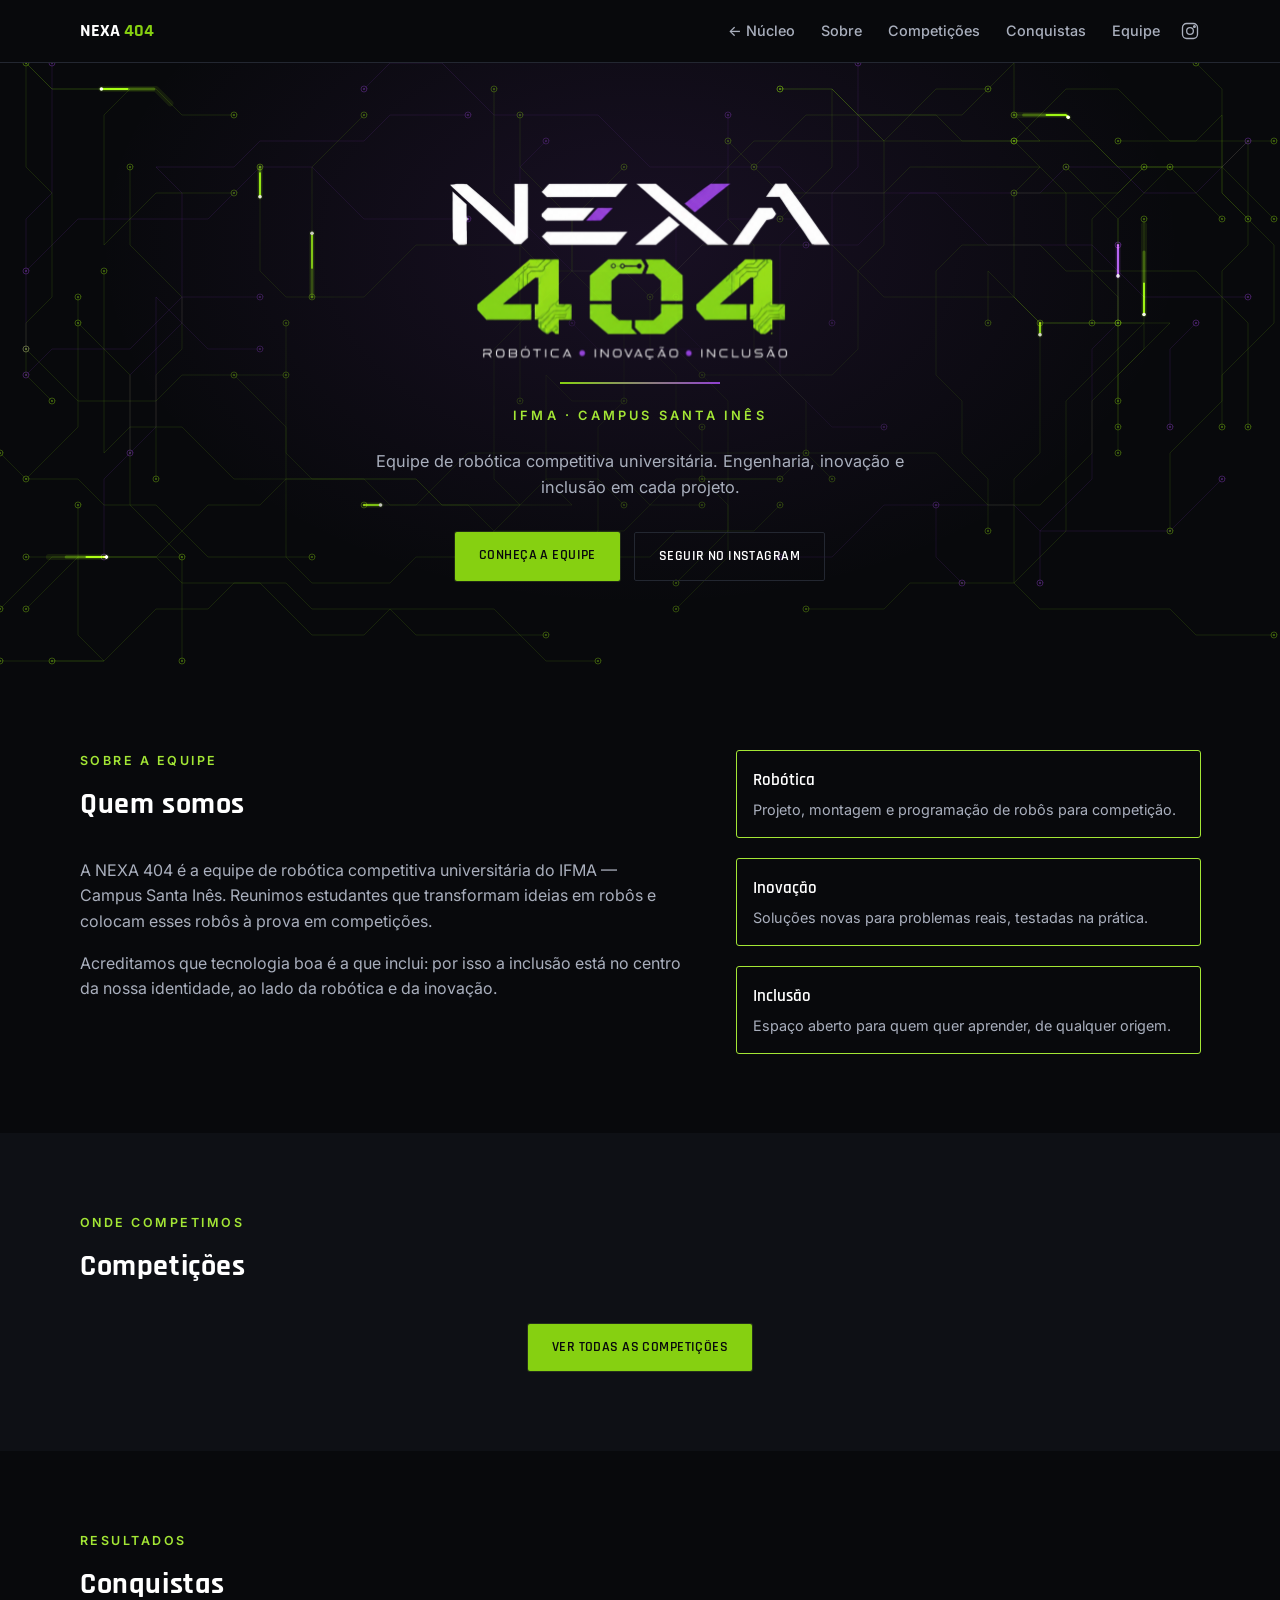
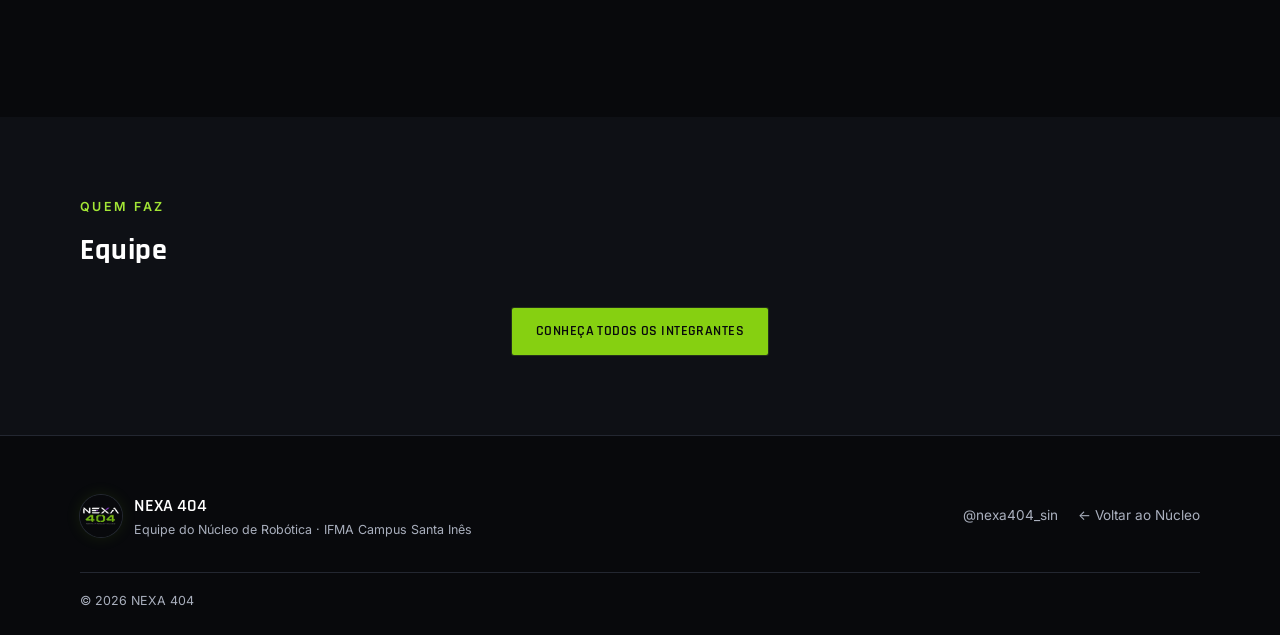
==== equipes/nexa/index.html @ 2184bdcb "initial" ====
<!DOCTYPE html>
<html lang="pt-BR">
<head>
  <meta charset="UTF-8">
  <meta name="viewport" content="width=device-width, initial-scale=1">
  <meta name="description" content="NEXA 404: equipe de robótica competitiva universitária do IFMA, Campus Santa Inês. Robótica, inovação e inclusão.">
  <title>NEXA 404, IFMA Campus Santa Inês</title>
  <link rel="icon" href="../../assets/nexa/favicon.png">

  <link rel="preconnect" href="https://fonts.googleapis.com">
  <link rel="preconnect" href="https://fonts.gstatic.com" crossorigin>
  <link href="https://fonts.googleapis.com/css2?family=Inter:wght@400;500&family=Rajdhani:wght@500;600;700&display=swap" rel="stylesheet">

  <link rel="stylesheet" href="../../styles/base.css">
  <link rel="stylesheet" href="nexa.css">
</head>
<body data-team="nexa" data-root="../../">

  <header class="site-header" id="top">
    <div class="wrap header-inner">

      <a class="brand" href="#top" aria-label="NEXA 404 — início">
        <span>NEXA <b>404</b></span>
      </a>

      <nav class="main-nav" id="main-nav" aria-label="Navegação principal">
        <a href="../../index.html">← Núcleo</a>
        <a href="#sobre">Sobre</a>
        <a href="#competicoes">Competições</a>
        <a href="#conquistas">Conquistas</a>
        <a href="#equipe">Equipe</a>
      </nav>

      <div class="header-actions">
        <a class="nav-social" href="https://www.instagram.com/nexa404_sin/" target="_blank" rel="noopener noreferrer" aria-label="Instagram da NEXA 404">
          <svg width="20" height="20" viewBox="0 0 24 24" fill="none" stroke="currentColor" stroke-width="1.6" aria-hidden="true">
            <rect x="3" y="3" width="18" height="18" rx="5"/><circle cx="12" cy="12" r="4"/><circle cx="17.3" cy="6.7" r="1"/>
          </svg>
        </a>
        <button class="nav-toggle" id="nav-toggle" type="button" aria-label="Abrir menu" aria-controls="main-nav" aria-expanded="false">
          <span></span><span></span><span></span>
        </button>
      </div>

    </div>
  </header>


  <main>

    <section class="hero">
      <canvas class="nx-circuit" id="nx-circuit" aria-hidden="true"></canvas>
      <div class="wrap hero-inner">
        <img class="nx-logo rise" src="../../assets/nexa/logo.png" alt="NEXA 404 — Robótica, Inovação, Inclusão">
        <div class="nx-line" aria-hidden="true"></div>
        <p class="tag rise" style="--d:.15s">IFMA · Campus Santa Inês</p>
        <p class="lede rise" style="--d:.25s">
          Equipe de robótica competitiva universitária. Engenharia, inovação e
          inclusão em cada projeto.
        </p>
        <div class="hero-ctas rise" style="--d:.35s">
          <a class="btn btn-primary" href="#sobre">Conheça a equipe</a>
          <a class="btn btn-ghost" href="https://www.instagram.com/nexa404_sin/" target="_blank" rel="noopener noreferrer">Seguir no Instagram</a>
        </div>
      </div>
    </section>


    <section id="sobre" class="section">
      <div class="wrap about-grid">

        <div class="about-text">
          <p class="eyebrow">Sobre a equipe</p>
          <h2>Quem somos</h2>
          <p>
            A NEXA 404 é a equipe de robótica competitiva universitária do IFMA —
            Campus Santa Inês. Reunimos estudantes que transformam ideias em
            robôs e colocam esses robôs à prova em competições.
          </p>
          <p>
            Acreditamos que tecnologia boa é a que inclui: por isso a inclusão
            está no centro da nossa identidade, ao lado da robótica e da inovação.
          </p>
        </div>

        <dl class="pillars">
          <div class="pillar"><dt>Robótica</dt><dd>Projeto, montagem e programação de robôs para competição.</dd></div>
          <div class="pillar"><dt>Inovação</dt><dd>Soluções novas para problemas reais, testadas na prática.</dd></div>
          <div class="pillar"><dt>Inclusão</dt><dd>Espaço aberto para quem quer aprender, de qualquer origem.</dd></div>
        </dl>

      </div>
    </section>


    <section id="competicoes" class="section section-alt">
      <div class="wrap">
        <p class="eyebrow">Onde competimos</p>
        <h2>Competições</h2>

        <div data-list="competitions"></div>
        <div class="section-cta"><a class="btn btn-primary" href="../../competicoes.html?equipe=nexa">Ver todas as competições</a></div>
      </div>
    </section>


    <section id="conquistas" class="section">
      <div class="wrap">
        <p class="eyebrow">Resultados</p>
        <h2>Conquistas</h2>

        <div data-list="achievements"></div>
      </div>
    </section>


    <section id="equipe" class="section section-alt">
      <div class="wrap">
        <p class="eyebrow">Quem faz</p>
        <h2>Equipe</h2>

        <div data-list="members"></div>
        <div class="section-cta"><a class="btn btn-primary" href="../../integrantes.html?equipe=nexa">Conheça todos os integrantes</a></div>
      </div>
    </section>

  </main>


  <footer id="contato" class="site-footer">
    <div class="wrap footer-simple">
      <div class="footer-brand">
        <div>
          <strong>NEXA 404</strong>
          <span>Equipe do Núcleo de Robótica · IFMA Campus Santa Inês</span>
        </div>
        <img src="../../assets/nexa/favicon.png" alt="" width="42" height="42">
      </div>
      <div class="footer-links">
        <a href="https://www.instagram.com/nexa404_sin/" target="_blank" rel="noopener noreferrer">@nexa404_sin</a>
        <a href="../../index.html#equipes">← Voltar ao Núcleo</a>
      </div>
    </div>
    <div class="wrap footer-bottom">
      <span>© <span id="year"></span> NEXA 404</span>
    </div>
  </footer>

  <script src="../../data/data.js"></script>
  <script src="../../javascript/widgets.js"></script>
  <script src="../../javascript/render.js"></script>
  <script src="../../javascript/common.js"></script>
  <script src="../../javascript/circuit.js"></script>
  <script src="../../javascript/carousel.js"></script>
</body>
</html>
---- styles/base.css ----
/* =========================================================
   VARIÁVEIS
   ========================================================= */

:root {
  --r: 2px;   /* raio único das bordas (cantos quase retos) */
}



/* =========================================================
   RESET / BASE
   ========================================================= */

* {
  box-sizing: border-box;
}

html {
  scroll-behavior: smooth;
  scroll-padding-top: 80px;
}

body {
  margin: 0;

  background: var(--bg);
  color: var(--ink);

  font-family: 'Inter', sans-serif;
  line-height: 1.6;
}

h1,
h2,
h3 {
  margin: 0;

  font-family: 'Rajdhani', sans-serif;
  letter-spacing: 0.02em;
}

p {
  margin: 0 0 1em;

  color: var(--muted);
}

a {
  color: var(--accent);

  text-decoration: none;
}

img {
  display: block;
  max-width: 100%;
}

button,
a {
  -webkit-tap-highlight-color: transparent;
}


/* =========================================================
   ACESSIBILIDADE
   ========================================================= */

:focus-visible {
  outline: 2px solid var(--accent-2);
  outline-offset: 4px;
}


/* =========================================================
   LAYOUT / UTILITIES
   ========================================================= */

.wrap {
  width: min(100% - 48px, var(--max));

  margin-inline: auto;
}

.eyebrow {
  margin: 0 0 10px;

  color: var(--accent-2);

  font-size: 0.78rem;
  font-weight: 600;
  letter-spacing: 0.2em;

  text-transform: uppercase;
}


/* =========================================================
   HEADER
   ========================================================= */

.site-header {
  position: sticky;
  top: 0;
  z-index: 50;

  background: var(--bg);

  border-bottom: 1px solid var(--line);

  backdrop-filter: blur(8px);
  -webkit-backdrop-filter: blur(8px);
}

.header-inner {
  display: flex;
  align-items: center;
  justify-content: space-between;

  min-height: 62px;

  gap: 20px;
}

.brand {
  display: flex;
  align-items: center;

  gap: 10px;

  color: var(--ink);

  font-family: 'Rajdhani', sans-serif;
  font-size: 1.1rem;
  font-weight: 700;
}

.brand img {
  width: 32px;
  height: 32px;

  border-radius: 50%;
}

.main-nav {
  display: flex;

  gap: 26px;

  margin-left: auto;
}

.main-nav a {
  color: var(--muted);

  font-size: 0.9rem;
  font-weight: 500;

  transition: color 0.2s ease;
}

.main-nav a:hover {
  color: var(--ink);
}

.header-actions {
  display: flex;
  align-items: center;

  gap: 16px;
}

.nav-social {
  display: flex;

  color: var(--muted);

  transition: color 0.2s ease;
}

.nav-social:hover {
  color: var(--accent-2);
}

.nav-toggle {
  display: none;
  flex-direction: column;

  gap: 5px;

  padding: 6px;

  background: none;
  border: 0;

  cursor: pointer;
}

.nav-toggle span {
  display: block;

  width: 22px;
  height: 2px;

  background: var(--ink);

  transition:
    transform 0.2s ease,
    opacity 0.2s ease;
}


/* =========================================================
   BOTÕES
   ========================================================= */

.btn {
  display: inline-block;

  padding: 12px 24px;

  border-radius: var(--r);

  font-family: 'Rajdhani', sans-serif;
  font-size: 0.9rem;
  font-weight: 600;
  letter-spacing: 0.03em;

  text-transform: uppercase;

  transition:
    background-color 0.2s ease,
    border-color 0.2s ease,
    color 0.2s ease,
    box-shadow 0.2s ease;
}

.btn-primary {
  background: var(--accent);

  color: var(--on-accent);

  box-shadow:
    0 0 0 1px rgba(var(--accent-2-rgb), 0.15);
}

.btn-primary:hover {
  background: var(--accent-2);

  color: var(--on-accent);

  box-shadow:
    0 0 20px rgba(var(--accent-rgb), 0.22);
}

.btn-ghost {
  border: 1px solid var(--line);

  color: var(--ink);
}

.btn-ghost:hover {
  border-color: var(--accent);

  color: var(--accent-2);
}


/* =========================================================
   HERO
   ========================================================= */

.hero {
  position: relative;

  overflow: hidden;

  padding: 120px 0 90px;

  background:
    radial-gradient(
      ellipse at center,
      rgba(var(--accent-rgb), 0.12) 0%,
      rgba(var(--bg-rgb), 0) 62%
    );

  text-align: center;
}

.hero-inner {
  position: relative;
  z-index: 1;
}


/* ---------- campo de estrelas ---------- */

.starfield {
  position: absolute;
  inset: 0;

  overflow: hidden;

  pointer-events: none;
  user-select: none;
}

.star {
  position: absolute;

  display: block;

  background: var(--star, #FFFFFF);
  border-radius: 50%;

  opacity: var(--opacity);

  animation:
    twinkle var(--twinkle-duration, 4s)
    ease-in-out var(--twinkle-delay, 0s)
    infinite alternate;
}

.star.moving {
  will-change: transform;

  animation:
    twinkle var(--twinkle-duration, 4s)
    ease-in-out var(--twinkle-delay, 0s)
    infinite alternate,
    drift var(--drift-duration, 20s)
    ease-in-out var(--drift-delay, 0s)
    infinite alternate;
}

@keyframes twinkle {
  0% {
    opacity: var(--opacity-min);
  }

  50% {
    opacity: var(--opacity);
  }

  100% {
    opacity: var(--opacity-max);
  }
}

@keyframes drift {
  from {
    transform: translate(
      var(--drift-x-start),
      var(--drift-y-start)
    );
  }

  to {
    transform: translate(
      var(--drift-x-end),
      var(--drift-y-end)
    );
  }
}


/* ---------- conteúdo ---------- */

.hero-badge {
  width: 96px;
  height: 96px;

  margin: 0 auto 22px;




}

.hero .tag {
  margin-bottom: 14px;

  color: var(--accent-2);

  font-size: 0.8rem;
  font-weight: 600;
  letter-spacing: 0.25em;

  text-transform: uppercase;
}

.hero h1 {
  font-size: clamp(2.6rem, 6vw, 4.4rem);
  font-weight: 700;

  text-transform: uppercase;
}

.hero h1 span {
  color: var(--accent-2);
}

.hero .motto {
  margin: 10px 0 0;

  color: var(--muted);

  font-family: 'Rajdhani', sans-serif;
  font-size: 1.1rem;
  font-style: italic;
  letter-spacing: 0.08em;
}

.hero .lede {
  max-width: 540px;

  margin: 22px auto 0;

  font-size: 1.02rem;
}

.hero-ctas {
  display: flex;
  justify-content: center;
  flex-wrap: wrap;

  gap: 14px;

  margin-top: 32px;
}


/* =========================================================
   SEÇÕES
   ========================================================= */

.section {
  padding: 80px 0;
}

.section-alt {
  background: var(--bg-2);
}

.section h2 {
  margin-bottom: 28px;

  color: var(--ink);

  font-size: 1.9rem;
}

.section-note {
  margin-top: -14px;
  margin-bottom: 30px;

  font-size: 0.9rem;
}


/* =========================================================
   SOBRE
   ========================================================= */

.about-grid {
  display: grid;

  grid-template-columns: 1.3fr 1fr;

  gap: 56px;

  align-items: start;
}

.pillars {
  display: flex;
  flex-direction: column;

  gap: 22px;

  margin: 0;
  padding: 0;
}

.pillar {
  padding: 16px;
  padding-inline: 16px;
  outline-style: solid;
  outline-color: var(--accent-2);
  outline-width: 1px;
  border-radius: var(--r);
  transition: padding-inline .2s, outline-style .2s;
}
.pillar:hover {
  
  padding-inline: 20px;
  outline-style: dashed;
}

.pillar dt {
  margin-bottom: 4px;

  color: var(--ink);

  font-family: 'Rajdhani', sans-serif;
  font-size: 1.05rem;
  font-weight: 600;
}

.pillar dd {
  margin: 0;

  color: var(--muted);

  font-size: 0.9rem;
}


/* =========================================================
   ÁREAS
   ========================================================= */

.areas-block {
  margin-top: 64px;
}

.area-grid {
  display: grid;

  grid-template-columns: repeat(4, 1fr);

  gap: 18px;
}

.area-card {
  padding: 24px 20px;

  background: var(--bg-3);

  border: 1px solid var(--line);
  border-radius: var(--r);

  transition:
    border-color 0.2s ease,
    background-color 0.2s ease,
    transform 0.2s ease;
}

.area-card:hover {
  background: var(--card-hover);

  border-color: var(--accent-dim);

  transform: translateY(-2px);
}
.area-image {
  display: block;
  width: 64px;
  height: 64px;
  margin-bottom: 16px;
  object-fit: contain;
}

.area-card h3 {
  margin-bottom: 8px;
  color: var(--ink);
  font-size: 1.05rem;
}

.area-card p {
  margin: 0;
  font-size: .85rem;
}
.area-card img{
  
  filter: brightness(0) invert(1);
  width: 40px;
  transition: transform .2s;
}
.area-card:hover img{
  transform: rotate(20deg);
}
/* =========================================================
   COMPETIÇÕES
   ========================================================= */

.comp-slider {
  display: block;                   /* empilha: carrossel, depois bolinhas */
}

.comp-carousel {
  position: relative;
  display: flex;
  align-items: center;
  gap: 12px;
}

.comp-track {
  display: flex;
  gap: 18px;
  flex: 1;
  min-width: 0;

  overflow-x: auto;
  scrollbar-width: none;            /* Firefox */
  -webkit-overflow-scrolling: touch;

  cursor: grab;
  padding: 10px 2px 14px;           /* espaço para o card subir no hover */
}

.comp-track::-webkit-scrollbar {
  display: none;
}

.comp-track.dragging {
  cursor: grabbing;
  scroll-behavior: auto;
  user-select: none;
}

.comp-track.dragging * {
  pointer-events: none;
}


/* ---------- cards ---------- */

.comp-card {
  position: relative;
  overflow: hidden;

  flex: 0 0 min(340px, 80%);

  padding: 26px;

  background: var(--bg-3);
  border: 1px solid var(--line);
  border-radius: var(--r);

  transition:
    border-color 0.25s ease,
    background-color 0.25s ease,
    transform 0.25s ease,
    box-shadow 0.25s ease;
}

/* linha de destaque que cresce no hover */
.comp-card::before {
  content: '';
  position: absolute;
  top: 0;
  left: 0;

  width: 100%;
  height: 3px;

  background: linear-gradient(90deg, var(--accent), var(--accent-soft));

  transform: scaleX(0);
  transform-origin: left;
  transition: transform 0.35s ease;
}

.comp-card:hover {
  background: var(--card-hover);              /* um pouco mais claro, sem perder contraste */
  border-color: var(--accent);

  transform: translateY(-4px);
  box-shadow: 0 10px 28px rgba(var(--shadow-rgb), 0.3);
}

.comp-card:hover::before {
  transform: scaleX(1);
}

.comp-card h3 {
  margin-bottom: 10px;

  color: var(--ink);
  font-size: 1.1rem;
}

a.comp-card {
  display: block;
  color: inherit;
}

.comp-more {
  display: inline-block;
  margin-top: 14px;

  color: var(--accent-2);

  font-family: 'Rajdhani', sans-serif;
  font-size: 0.9rem;
  font-weight: 700;
  letter-spacing: 0.04em;
}

a.comp-card:hover .comp-more {
  text-decoration: underline;
}

/* título continua branco no hover (contraste alto) */
.comp-card:hover h3 {
  color: var(--ink);
}

.comp-card p {
  margin: 0;
  font-size: 0.9rem;

  transition: color 0.25s ease;
}

/* texto fica mais claro no hover */
.comp-card:hover p {
  color: var(--ink);
}


/* ---------- setas ---------- */

.comp-btn {
  flex-shrink: 0;
  width: 40px;
  height: 40px;

  background: var(--bg-3);
  color: var(--ink);

  border: 1px solid var(--line);
  border-radius: var(--r);

  font-size: 1.4rem;
  line-height: 1;
  cursor: pointer;

  transition: border-color 0.2s ease, color 0.2s ease;
}

.comp-btn:hover {
  border-color: var(--accent);
  color: var(--accent-2);
}

.comp-btn:disabled {
  opacity: 0.3;
  cursor: default;
}


/* ---------- bolinhas ---------- */

.comp-dots[hidden] {
  display: none;
}

.comp-dots {
  display: block;
  margin: 6px auto 0;               /* centralizada, logo abaixo do carrossel */
  overflow: hidden;                 /* mostra só a "janela" de bolinhas */
}

.comp-dots-strip {
  display: flex;
  transition: transform 0.3s ease;
}

.comp-dot {
  flex: 0 0 16px;                   /* tem que bater com DOT_SLOT no JS */
  width: 16px;
  height: 16px;
  padding: 0;

  display: grid;
  place-items: center;

  background: none;
  border: 0;
  cursor: pointer;
}

.comp-dot::after {
  content: '';

  width: 8px;
  height: 8px;

  background: var(--accent-dim);      /* um pouco mais visível que --line */
  border-radius: 999px;

  transition:
    width 0.3s ease,
    transform 0.3s ease,
    opacity 0.3s ease,
    background-color 0.2s ease;
}

.comp-dot:hover::after {
  background: var(--accent-2);
  transform: scale(1.35);
}

.comp-dot.is-active::after {
  width: 14px;
  background: var(--accent-2);
  transform: none;
}

.comp-dot.is-edge::after {
  transform: scale(0.55);
}

.comp-dot.is-hidden {
  pointer-events: none;
}

.comp-dot.is-hidden::after {
  transform: scale(0);
  opacity: 0;
}

/* =========================================================
   CONQUISTAS / TIMELINE
   ========================================================= */

.timeline {
  max-width: 640px;

  margin: 0;
  padding: 0;

  list-style: none;
}

.timeline li {
  position: relative;

  display: flex;

  gap: 18px;

  padding: 0 0 28px;
}

.timeline li::before {
  content: '';

  position: absolute;
  left: 5px;
  top: 16px;
  bottom: -6px;

  width: 1px;

  background: var(--line);
}

.timeline li:last-child::before {
  display: none;
}

.tl-dot {
  flex-shrink: 0;

  width: 11px;
  height: 11px;

  margin-top: 5px;

  background: var(--accent-2);

  border: 2px solid var(--accent);

  border-radius: 50%;

  box-shadow:
    0 0 12px rgba(var(--accent-rgb), 0.35);
}

/* título da conquista = link; o ::after estica o clique para o bloco todo */
.tl-content {
  position: relative;
}

.tl-link {
  color: inherit;
}

.tl-link::after {
  content: '';

  position: absolute;
  inset: 0;
}

.tl-link:hover {
  color: var(--accent-2);
  text-decoration: underline;
}

.tl-content h3 {
  margin-bottom: 4px;

  color: var(--ink);

  font-size: 1.05rem;
}

.tl-content p {
  margin: 0;

  font-size: 0.88rem;
}


/* =========================================================
   EQUIPE
   ========================================================= */

/* lista de integrantes: uma fileira; passou do que cabe, arrasta (ver .drag-row).
   Com mais itens que colunas, o próximo cartão "espia" na borda (dica de arraste). */
.team-grid {
  --base: 4;       /* cartões inteiros visíveis */
  --peek: 0;       /* fração extra do próximo cartão, quando há mais (is-overflow) */
  --cols: calc(var(--base) + var(--peek));
  --gap: 18px;

  display: grid;
  grid-auto-flow: column;
  grid-auto-columns: calc((100% - (var(--cols) - 1) * var(--gap)) / var(--cols));
  gap: var(--gap);

  padding: 10px 6px 14px;
  scroll-padding-inline: 6px;   /* o primeiro cartão encaixa em scrollLeft 0 */
}

.team-card {
  text-align: center;
}

.avatar {
  width: 84px;
  height: 84px;

  margin: 0 auto 14px;

  background: var(--bg-3);

  border: 1px solid var(--line);
  border-radius: 50%;

  overflow: hidden;
}

.avatar img {
  width: 100%;
  height: 100%;

  object-fit: cover;
  border-radius: 50%;
}

.team-card h3 {
  margin-bottom: 4px;

  color: var(--muted);

  font-size: 0.95rem;
  font-weight: 500;
}

.team-card span {
  color: var(--accent-2);

  font-size: 0.78rem;
}


/* =========================================================
   APOIO
   ========================================================= */

.support-line {
  color: var(--ink);

  font-family: 'Rajdhani', sans-serif;
  font-size: 1.1rem;
  font-weight: 600;
}


/* =========================================================
   FOOTER
   ========================================================= */

.site-footer {
  padding: 56px 0 24px;

  background: var(--bg);

  border-top: 1px solid var(--line);
}

.footer-grid {
  display: grid;

  grid-template-columns: 500px 1fr;

  gap: 70px;

  padding-bottom: 44px;
}


/* ---------- mapa ---------- */

iframe#maps {
  display: block;

  width: 100%;
  aspect-ratio: 16 / 9;

  border: 1px solid var(--line);
  border-radius: var(--r);

  opacity: 0.9;
}


/* ---------- conteúdo direito ---------- */

.footer-content {
  display: flex;
  flex-direction: column;

  align-self: stretch;
  justify-self: stretch;

  justify-content: space-between;

  padding: 36px 0 4px;
}


/* ---------- redes ---------- */

.footer-social {
  display: flex;
  flex-direction: column;
  align-items: flex-end;
}

.footer-social .eyebrow {
  margin-bottom: 12px;
}

.footer-links {
  display: flex;
  flex-direction: column;
  align-items: flex-end;

  gap: 7px;
}

.footer-links a {
  color: var(--muted);

  font-size: 0.85rem;

  transition: color 0.2s ease;
}

.footer-links a:hover {
  color: var(--accent-2);
}


/* ---------- identidade ---------- */

.footer-brand {
  display: flex;
  align-items: center;
  justify-content: flex-end;

  gap: 12px;

  text-align: right;
}

.footer-brand img {
  width: 42px;
  height: 42px;

  border-radius: 50%;

  box-shadow:
    0 0 0 1px var(--line),
    0 0 16px rgba(var(--accent-rgb), 0.12);
}

.footer-brand strong {
  display: block;

  color: var(--ink);

  font-family: 'Rajdhani', sans-serif;
  font-size: 1.1rem;
  font-weight: 600;
}

.footer-brand span {
  display: block;

  color: var(--muted);

  font-size: 0.78rem;
}


/* ---------- copyright ---------- */

.footer-bottom {
  padding-top: 18px;

  border-top: 1px solid var(--line);

  color: var(--muted);

  font-size: 0.78rem;
}


/* =========================================================
   RESPONSIVE — TABLET / MOBILE
   ========================================================= */

@media (max-width: 860px) {

  /* ---------- header ---------- */

  .main-nav {
    position: absolute;
    top: 100%;
    left: 0;
    right: 0;

    display: none;
    flex-direction: column;

    gap: 16px;

    padding: 16px 24px;

    background: var(--bg-2);

    border-bottom: 1px solid var(--line);
  }

  .main-nav.open {
    display: flex;
  }

  .nav-toggle {
    display: flex;
  }


  /* ---------- sobre ---------- */

  .about-grid {
    grid-template-columns: 1fr;
  }


  /* ---------- áreas ---------- */

  .area-grid {
    grid-template-columns: repeat(2, 1fr);
  }


  


  /* ---------- equipe ---------- */

  .team-grid {
    --base: 3;
  }


  /* ---------- footer ---------- */

  .footer-grid {
    grid-template-columns: 1fr;

    gap: 40px;
  }

  .footer-content {
    padding: 0;

    gap: 40px;
  }

  .footer-social,
  .footer-links {
    align-items: flex-start;
  }

  .footer-brand {
    justify-content: flex-start;

    text-align: left;
  }
}


/* =========================================================
   RESPONSIVE — CELULAR
   ========================================================= */

@media (max-width: 520px) {

  .wrap {
    width: min(100% - 36px, var(--max));
  }

  .hero {
    padding: 90px 0 70px;
  }

  .hero-badge {
    width: 80px;
    height: 80px;
  }

  .hero-ctas {
    flex-direction: column;
  }

  .btn {
    width: 100%;
  }

  .comp-btn {
    display: none;
  }

  .team-grid {
    --base: 2;
    --gap: 12px;
  }

  .footer-grid {
    gap: 32px;
  }
}


/* =========================================================
   REDUÇÃO DE MOVIMENTO
   ========================================================= */

@media (prefers-reduced-motion: reduce) {

  html {
    scroll-behavior: auto;
  }

  *,
  *::before,
  *::after {
    animation-duration: 0.01ms !important;
    animation-iteration-count: 1 !important;
    transition-duration: 0.01ms !important;
  }
}


/* =========================================================
   FOOTER SIMPLES (páginas das equipes) + ANIMAÇÃO DE ENTRADA
   ========================================================= */

.footer-simple {
  display: flex;
  flex-wrap: wrap;
  align-items: center;
  justify-content: space-between;
  gap: 20px;
  padding-bottom: 32px;
}

.footer-simple .footer-links {
  flex-direction: row;
  flex-wrap: wrap;
  gap: 20px;
}

.rise {
  animation: rise 0.7s ease both;
  animation-delay: var(--d, 0s);
}

@keyframes rise {
  from { opacity: 0; transform: translateY(14px); }
  to   { opacity: 1; transform: none; }
}

.footer-simple .footer-brand { order: 0; justify-content: flex-start; text-align: left; flex-direction: row-reverse; }

/* =========================================================
   LISTAS GERADAS (render.js)
   ========================================================= */

.comp-list {
  display: grid;
  grid-template-columns: repeat(auto-fit, minmax(260px, 1fr));
  gap: 18px;
  padding: 10px 0 14px;
}

.comp-list .comp-card {
  flex: none;
}

.tl-content small {
  display: inline-block;
  margin-bottom: 2px;

  color: var(--accent-2);

  font-size: 0.72rem;
  font-weight: 600;
  letter-spacing: 0.14em;

  text-transform: uppercase;
}

.empty {
  padding: 36px 24px;

  border: 1px dashed var(--accent-dim);
  border-radius: var(--r);

  text-align: center;
}

.empty p {
  margin: 0;
}

/* =========================================================
   AVATARES (cor da equipe) + CARTÕES CLICÁVEIS + CTA
   ========================================================= */

.avatar {
  padding: 3px;
  background: var(--av-bg, var(--bg-3));
  border-color: var(--av-bg, var(--line));
  transition: box-shadow 0.2s ease;
}

.avatar .initials {
  display: grid;
  place-items: center;

  width: 100%;
  height: 100%;

  color: var(--av-ink, #FFFFFF);

  font-family: 'Rajdhani', sans-serif;
  font-size: 1.5rem;
  font-weight: 700;
  letter-spacing: 0.04em;
}

a.team-card {
  display: block;

  padding: 8px 4px;

  color: inherit;
  border-radius: var(--r);

  transition: transform 0.2s ease;
}

a.team-card:hover {
  transform: translateY(-3px);
}

a.team-card:hover .avatar {
  box-shadow: 0 0 0 4px rgba(var(--accent-rgb), 0.3);
}

a.team-card:hover h3 {
  color: var(--ink);
}

.section-cta {
  margin-top: 32px;

  text-align: center;
}

.main-nav a[aria-current] {
  color: var(--ink);
}


.team-grid.is-overflow {
  --peek: 0.3;
}

/* =========================================================
   LISTA ARRASTÁVEL (integrantes; fotos da competição)
   Rolagem horizontal com snap; mouse arrasta (render.js: dragScroll).
   data-fade = "end" | "start" | "both" esmaece a borda onde há mais.
   ========================================================= */

.drag-row {
  overflow-x: auto;
  scrollbar-width: none;
  -webkit-overflow-scrolling: touch;

  cursor: grab;
}

.drag-row::-webkit-scrollbar {
  display: none;
}

.drag-row.dragging {
  cursor: grabbing;
  scroll-behavior: auto;
  user-select: none;
}

.drag-row[data-fade="end"] {
  -webkit-mask-image: linear-gradient(90deg, #000 calc(100% - 56px), transparent);
          mask-image: linear-gradient(90deg, #000 calc(100% - 56px), transparent);
}

.drag-row[data-fade="start"] {
  -webkit-mask-image: linear-gradient(90deg, transparent, #000 56px);
          mask-image: linear-gradient(90deg, transparent, #000 56px);
}

.drag-row[data-fade="both"] {
  -webkit-mask-image: linear-gradient(90deg, transparent, #000 56px, #000 calc(100% - 56px), transparent);
          mask-image: linear-gradient(90deg, transparent, #000 56px, #000 calc(100% - 56px), transparent);
}

/* Ajustes de leitura e respiro em telas pequenas */
@media (max-width: 600px) {
  .wrap { width: min(100% - 32px, var(--max)); }
  .header-inner { min-height: 60px; gap: 10px; }
  .brand { gap: 8px; font-size: .94rem; }
  .brand img { flex: 0 0 32px; width: 32px; height: 32px; }
  .nav-toggle { flex: 0 0 42px; width: 42px; height: 42px; }
  .main-nav { padding: 12px 16px; gap: 4px; }
  .main-nav a { padding: 10px 12px; }
  .hero { padding: 68px 0 56px; }
  .hero h1 { font-size: clamp(2rem, 10vw, 3rem); line-height: 1.05; }
  .hero .tag { letter-spacing: .12em; line-height: 1.5; }
  .hero .lede { font-size: .96rem; }
  .hero-ctas { gap: 10px; margin-top: 24px; }
  .hero-ctas .btn { width: 100%; }
  .section { padding: 46px 0; }
  .section h2 { margin-bottom: 20px; font-size: 1.55rem; }
  .page-head { padding: 30px 0 24px; }
  .page-head h1 { font-size: clamp(1.9rem, 9vw, 2.6rem); line-height: 1.1; }
  .about-grid { gap: 28px; }
  .areas-block { margin-top: 42px; }
  .area-grid { grid-template-columns: 1fr; gap: 12px; }
  .area-card { display: block; padding: 16px; }
  .area-image, .area-card img { width: 40px; height: 40px; margin: 0 0 12px; }
  .area-card h3 { margin: 0 0 4px; }
  .team-grid,
  .team-grid.is-overflow { grid-auto-flow: row; grid-auto-columns: auto; grid-template-columns: 1fr; --base: 1; --peek: 0; --gap: 10px; overflow: visible; mask-image: none; -webkit-mask-image: none; }
  .team-grid.drag-row { overflow: visible; cursor: default; }
  .team-card { display: grid; grid-template-columns: 58px minmax(0, 1fr); grid-template-rows: auto auto auto; align-items: center; gap: 2px 14px; padding: 12px; text-align: left; border: 1px solid var(--line); border-radius: var(--r); background: var(--bg-3); }
  .team-card .avatar { grid-column: 1; grid-row: 1 / span 3; width: 58px; height: 58px; margin: 0; }
  .team-card h3 { grid-column: 2; margin: 0; font-size: 1rem; }
  .team-card > span { grid-column: 2; display: block; line-height: 1.45; }
  .section-cta { margin-top: 24px; }
  .section-cta .btn { width: min(100%, 340px); }
  .footer-simple { align-items: flex-start; gap: 16px; }
  .footer-simple .footer-links { gap: 12px 18px; }
  .comp-card { padding: 20px; }
  .comp-track, .gal-track { gap: 12px; }
  .gal-item { flex-basis: min(310px, 84%); }
}
---- equipes/nexa/nexa.css ----
/* Tema NEXA 404 — verde e roxo da identidade visual sobre fundo quase preto */
:root {
  --bg: #08090C;  --bg-2: #0E1015;  --bg-3: #13161C;  --card-hover: #181C24;
  --bg-rgb: 8, 9, 12;

  --ink: #FFFFFF;  --muted: #A9AFBD;  --on-accent: #08090C;

  --accent: #86D011;  --accent-2: #A3E635;  --accent-dim: #3F5E12;  --accent-soft: #9040D0;
  --accent-rgb: 134, 208, 17;  --accent-2-rgb: 163, 230, 53;  --shadow-rgb: 0, 0, 0;

  --line: #232731;
  --max: 1120px;
}

.hero { background:
  radial-gradient(ellipse at 50% 30%, rgba(144, 64, 208, 0.12) 0%, rgba(var(--bg-rgb), 0) 60%); }
.hero h1 { text-transform: none; }

.nx-logo { width: min(380px, 78%); height: auto; margin: 0 auto 22px; }

/* linha animada sob o logo */
.nx-line {
  width: 160px; height: 2px; margin: 0 auto 22px;
  background: linear-gradient(90deg, var(--accent), var(--accent-soft));
  transform-origin: center;
  animation: nx-line 0.9s ease 0.3s both;
}
@keyframes nx-line { from { transform: scaleX(0); } to { transform: scaleX(1); } }

.brand b { color: var(--accent); }

.btn-primary:hover { box-shadow: 0 0 20px rgba(var(--accent-rgb), 0.3); }


/* trilhas de circuito atrás do topo (circuit.js); o centro fica mais suave p/ o texto */
.nx-circuit {
  position: absolute;
  inset: 0;

  width: 100%;
  height: 100%;

  pointer-events: none;

  -webkit-mask-image: radial-gradient(ellipse 55% 70% at 50% 48%, rgba(0, 0, 0, 0.28), #000 78%);
          mask-image: radial-gradient(ellipse 55% 70% at 50% 48%, rgba(0, 0, 0, 0.28), #000 78%);
}
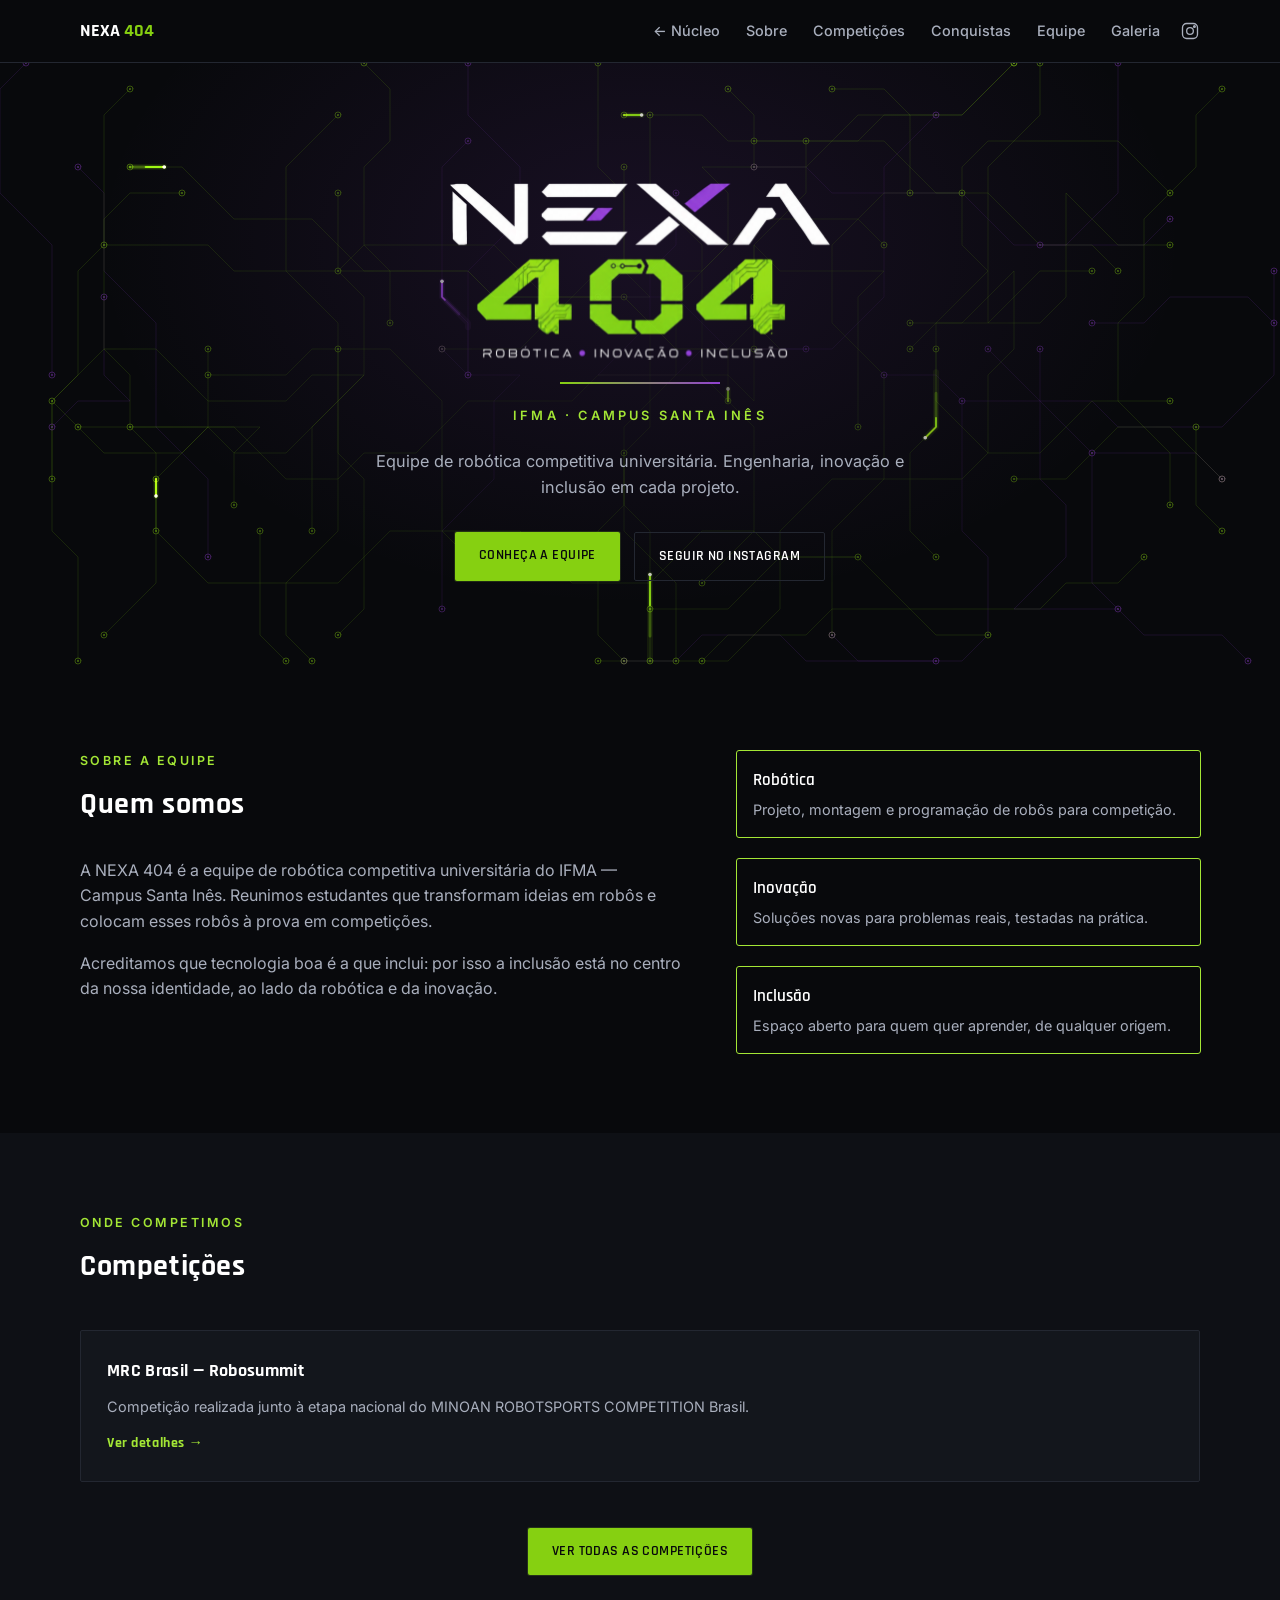
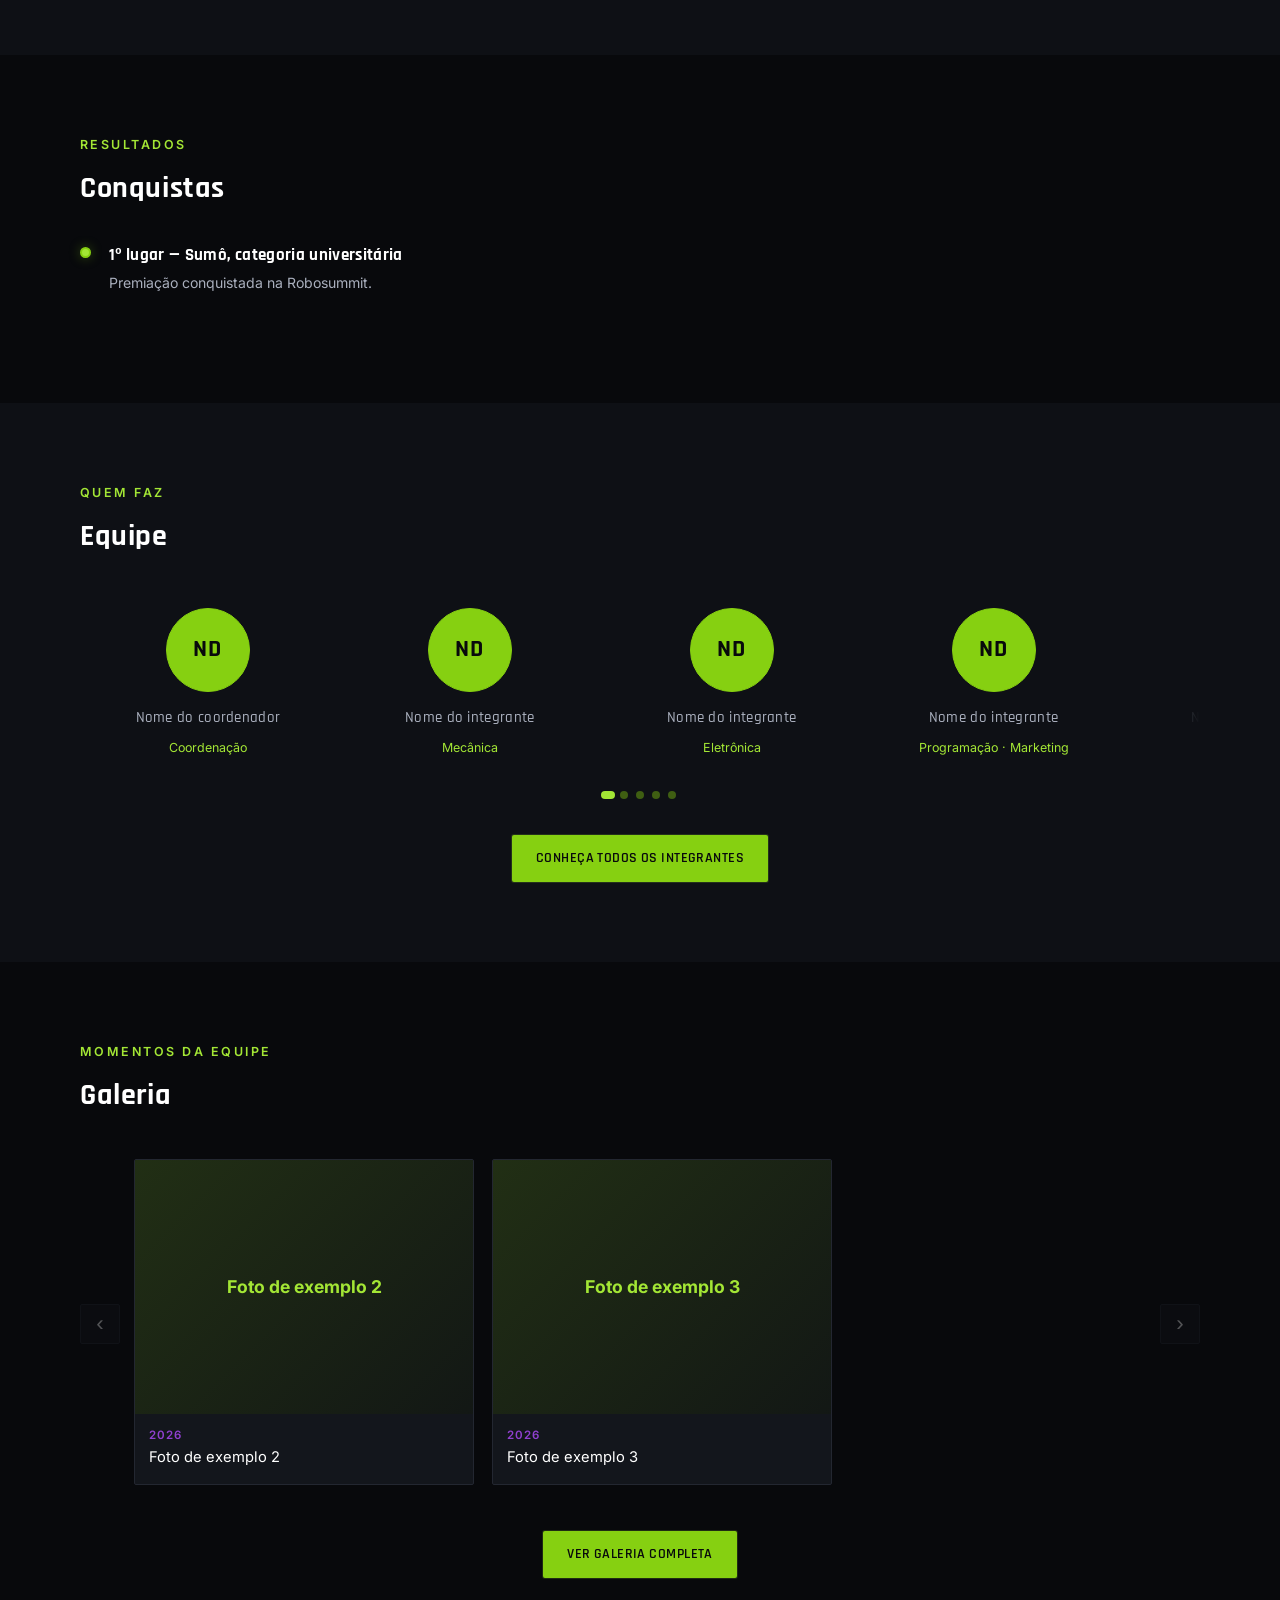
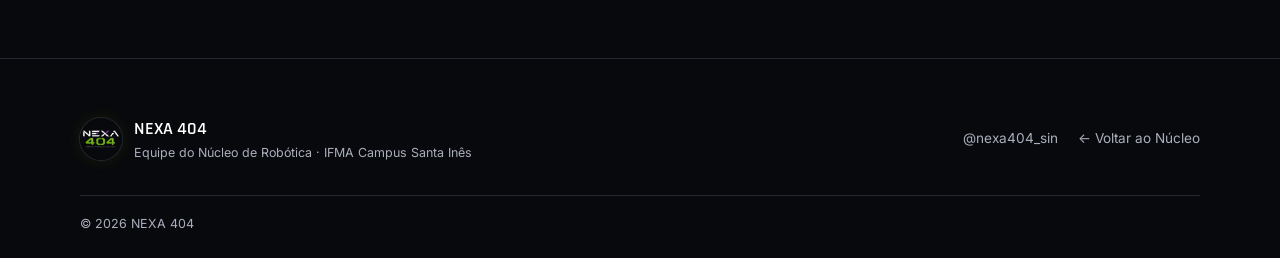
==== commit 37f6dc33: "render no nexa bug" ====
--- a/equipes/nexa/index.html
+++ b/equipes/nexa/index.html
@@ -12,6 +12,7 @@
   <link href="https://fonts.googleapis.com/css2?family=Inter:wght@400;500&family=Rajdhani:wght@500;600;700&display=swap" rel="stylesheet">
 
   <link rel="stylesheet" href="../../styles/base.css">
+  <link rel="stylesheet" href="../../styles/secoes.css">
   <link rel="stylesheet" href="nexa.css">
 </head>
 <body data-team="nexa" data-root="../../">
@@ -29,6 +30,7 @@
         <a href="#competicoes">Competições</a>
         <a href="#conquistas">Conquistas</a>
         <a href="#equipe">Equipe</a>
+        <a href="#galeria-equipe">Galeria</a>
       </nav>
 
       <div class="header-actions">
@@ -124,6 +126,13 @@
       </div>
     </section>
 
+    <section id="galeria-equipe" class="section">
+      <div class="wrap">
+        <p class="eyebrow">Momentos da equipe</p>
+        <h2>Galeria</h2>
+        <div data-list="gallery" data-view="team"></div>
+      </div>
+    </section>
   </main>
 
 
@@ -146,6 +155,7 @@
     </div>
   </footer>
 
+  <script src="../../javascript/dom.js"></script>
   <script src="../../data/data.js"></script>
   <script src="../../javascript/widgets.js"></script>
   <script src="../../javascript/render.js"></script>
--- a/styles/secoes.css
+++ b/styles/secoes.css
@@ -0,0 +1,466 @@
+/* Notícias, Projetos e Galeria (home e galeria.html) + visualizador de fotos.
+   Usa o tema da home (home.css). */
+
+/* ---------- notícias e projetos ---------- */
+
+.news-grid,
+.proj-grid {
+  display: grid;
+  grid-template-columns: repeat(auto-fill, minmax(260px, 1fr));
+  gap: 18px;
+}
+
+.news-card,
+.proj-card {
+  display: flex;
+  flex-direction: column;
+  overflow: hidden;
+
+  background: var(--bg-3);
+  border: 1px solid var(--line);
+  border-radius: var(--r);
+
+  color: inherit;
+  transition: border-color 0.2s ease, transform 0.2s ease, box-shadow 0.2s ease;
+}
+
+.news-card[role="group"]:hover,
+.news-card[role="group"]:focus-visible,
+a.proj-card:hover,
+a.proj-card:focus-visible {
+  border-color: var(--ifma-green, var(--accent));
+}
+a.proj-card:hover,
+a.proj-card:focus-visible,
+.news-card[role="group"]:hover,
+.news-card[role="group"]:focus-visible { transform: translateY(-5px); box-shadow: 0 14px 30px rgba(var(--shadow-rgb), .14); }
+a.proj-card .card-more { display: block; margin-top: auto; padding: 10px 18px 16px; color: var(--accent-2); font-weight: 600; }
+.news-card[role="group"] { cursor: zoom-in; }
+
+.news-media,
+.proj-media {
+  aspect-ratio: 16 / 10;
+  overflow: hidden;
+  background: var(--bg-2);
+}
+
+.news-media img,
+.proj-media img {
+  width: 100%;
+  height: 100%;
+  object-fit: cover;
+  transition: transform .35s ease;
+}
+
+.news-card:hover .news-media img,
+.news-card:focus-visible .news-media img { transform: scale(1.07); }
+
+/* espaço reservado quando não há foto */
+.ph-tile {
+  display: grid;
+  place-items: center;
+
+  height: 100%;
+  padding: 16px;
+
+  background: linear-gradient(135deg, rgba(var(--accent-rgb), 0.16), rgba(var(--accent-rgb), 0.04));
+  color: var(--accent-2);
+
+  font-size: 1.1rem;
+  font-weight: 700;
+  text-align: center;
+}
+
+.news-body,
+.proj-body {
+  display: flex;
+  flex-direction: column;
+  flex: 1;
+  gap: 6px;
+
+  padding: 16px 18px 20px;
+}
+
+.news-body h3,
+.proj-body h3 {
+  color: var(--ink);
+  font-size: 1.05rem;
+  line-height: 1.3;
+}
+
+.news-body p,
+.proj-body p {
+  margin: 0;
+  font-size: 0.9rem;
+}
+
+.news-date {
+  color: var(--accent-soft);
+  font-size: 0.74rem;
+  font-weight: 600;
+  letter-spacing: 0.06em;
+  text-transform: uppercase;
+}
+.lb-cap { white-space: pre-line; line-height: 1.55; }
+
+.news-external { margin: 0 18px 16px; color: var(--accent-2); font-size: .85rem; font-weight: 600; }
+.news-external:hover { text-decoration: underline; }
+
+.card-more {
+  margin-top: auto;
+  padding-top: 8px;
+
+  color: var(--accent-2);
+  font-size: 0.9rem;
+  font-weight: 600;
+}
+
+.proj-tags {
+  display: flex;
+  flex-wrap: wrap;
+  gap: 6px;
+
+  margin-top: auto;
+  padding-top: 10px;
+}
+
+.proj-tag {
+  display: inline-flex;
+  align-items: center;
+  gap: 6px;
+
+  padding: 3px 9px;
+
+  border: 1px solid var(--line);
+  border-radius: var(--r);
+
+  color: var(--ink);
+  font-size: 0.74rem;
+  font-weight: 500;
+}
+
+.proj-tag i {
+  width: 8px;
+  height: 8px;
+  background: var(--dot, var(--accent));
+}
+
+.proj-status {
+  background: rgba(var(--accent-rgb), 0.1);
+  border-color: var(--accent-dim);
+  color: var(--accent-2);
+}
+
+
+/* ---------- galeria (carrossel) ---------- */
+
+.gal-track {
+  display: flex;
+  flex: 1;
+  gap: 18px;
+  min-width: 0;
+
+  padding: 10px 2px 14px;
+}
+
+.gallery-collection { display: grid; grid-template-columns: repeat(auto-fill, minmax(min(100%, 270px), 1fr)); gap: 22px; align-items: start; }
+.gallery-collection .gal-item { width: 100%; min-width: 0; flex: initial; }
+
+.gal-item {
+  position: relative;
+  flex: 0 0 min(340px, 78%);
+  overflow: hidden;
+
+  padding: 0;
+
+  background: var(--bg-3);
+  border: 1px solid var(--line);
+  border-radius: var(--r);
+
+  color: inherit;
+  font: inherit;
+  text-align: left;
+
+  cursor: zoom-in;
+  transition: border-color 0.2s ease;
+}
+
+.gal-item[hidden] {
+  display: none;
+}
+
+.gal-item:hover {
+  border-color: var(--ifma-green, var(--accent));
+}
+
+.gal-media {
+  position: relative;
+  overflow: hidden;
+
+  aspect-ratio: 4 / 3;
+  background: var(--bg-2);
+}
+
+.gal-media img {
+  width: 100%;
+  height: 100%;
+
+  object-fit: cover;
+  pointer-events: none;
+}
+
+.gal-zoom {
+  position: absolute;
+  right: 10px;
+  bottom: 10px;
+
+  padding: 4px 10px;
+
+  background: rgba(0, 0, 0, 0.62);
+  border-radius: var(--r);
+  color: #FFFFFF;
+
+  font-size: 0.76rem;
+  font-weight: 500;
+
+  opacity: 0;
+  transition: opacity 0.2s ease;
+}
+
+.gal-item:hover .gal-zoom,
+.gal-item:focus-visible .gal-zoom {
+  opacity: 1;
+}
+
+@media (hover: none) {
+  .gal-zoom { opacity: 1; }
+}
+
+.gal-cap {
+  padding: 12px 14px 14px;
+}
+
+.gal-year {
+  display: block;
+
+  color: var(--accent-soft);
+  font-size: 0.72rem;
+  font-weight: 600;
+  letter-spacing: 0.08em;
+  text-transform: uppercase;
+}
+
+.gal-text {
+  display: block;
+  margin-top: 2px;
+
+  color: var(--ink);
+  font-size: 0.92rem;
+}
+
+
+/* ---------- visualizador (ampliar foto) ---------- */
+
+.lb {
+  position: fixed;
+  inset: 0;
+  z-index: 200;
+
+  display: flex;
+  align-items: center;
+  justify-content: center;
+
+  padding: 64px 80px 32px;
+}
+
+.lb[hidden] {
+  display: none;
+}
+
+.lb-backdrop {
+  position: absolute;
+  inset: 0;
+
+  background: rgba(6, 14, 9, 0.93);
+}
+
+.lb-fig {
+  position: relative;
+
+  display: flex;
+  flex-direction: column;
+  align-items: center;
+  gap: 12px;
+
+  max-width: 100%;
+  max-height: 100%;
+  margin: 0;
+}
+
+.lb-stage {
+  display: flex;
+  align-items: center;
+  justify-content: center;
+
+  max-width: 100%;
+}
+
+.lb-stage img {
+  max-width: min(100%, 1280px);
+  max-height: calc(100vh - 160px);
+
+  object-fit: contain;
+  background: #000000;
+}
+
+.lb-ph {
+  display: grid;
+  place-content: center;
+  gap: 6px;
+
+  width: min(86vw, 900px);
+  max-height: calc(100vh - 160px);
+  aspect-ratio: 4 / 3;
+
+  background: linear-gradient(135deg, rgba(var(--accent-rgb), 0.5), rgba(var(--accent-rgb), 0.18));
+  color: #FFFFFF;
+  text-align: center;
+}
+
+.lb-ph strong {
+  font-size: 1.6rem;
+}
+
+.lb-ph span {
+  opacity: 0.8;
+  font-size: 0.9rem;
+}
+
+.lb-cap {
+  color: #FFFFFF;
+  font-size: 0.95rem;
+  text-align: center;
+}
+
+.lb-cap small {
+  display: block;
+  margin-bottom: 2px;
+
+  opacity: 0.7;
+  font-size: 0.78rem;
+  letter-spacing: 0.06em;
+  text-transform: uppercase;
+}
+
+.lb-btn {
+  position: absolute;
+
+  width: 44px;
+  height: 44px;
+  padding: 0;
+
+  background: rgba(255, 255, 255, 0.14);
+  border: 0;
+  border-radius: var(--r);
+
+  color: #FFFFFF;
+  font-size: 1.7rem;
+  line-height: 1;
+
+  cursor: pointer;
+  transition: background-color 0.2s ease;
+}
+
+.lb-btn:hover {
+  background: rgba(255, 255, 255, 0.28);
+}
+
+.lb-btn[hidden] {
+  display: none;
+}
+
+.lb-close { top: 12px; right: 12px; }
+.lb-prev  { left: 12px;  top: calc(50% - 22px); }
+.lb-next  { right: 12px; top: calc(50% - 22px); }
+
+@media (max-width: 600px) {
+  .lb {
+    padding: 64px 12px 76px;
+  }
+
+  .lb-prev,
+  .lb-next {
+    top: auto;
+    bottom: 14px;
+  }
+}
+
+/* Página dedicada de projeto */
+.project-hero { position: relative; overflow: hidden; padding: clamp(64px, 10vw, 126px) 0 72px; color: #fff; background: radial-gradient(ellipse at 82% 18%, rgba(111, 197, 120, .27), transparent 38%), linear-gradient(130deg, #104923 0%, #17642d 55%, #0e3820 100%); }
+.project-hero::after { content: ''; position: absolute; width: 330px; height: 330px; right: max(4vw, calc((100vw - 1120px)/2)); top: 18%; border: 1px solid rgba(255,255,255,.12); border-radius: 50%; box-shadow: 0 0 0 34px rgba(255,255,255,.035), 0 0 0 70px rgba(255,255,255,.025); pointer-events: none; }
+.project-hero-inner { position: relative; z-index: 1; }
+.project-back { display: inline-block; margin-bottom: 38px; color: rgba(255,255,255,.85); font-size: .9rem; }
+.project-kicker { display: block; margin-bottom: 12px; color: #BDE8C3; font-size: .8rem; font-weight: 700; letter-spacing: .15em; text-transform: uppercase; }
+.project-hero h1 { max-width: 800px; color: #fff; font-size: clamp(2.7rem, 7vw, 5.6rem); line-height: .98; }
+.project-lead { max-width: 650px; margin: 22px 0 26px; color: rgba(255,255,255,.82); font-size: clamp(1rem, 2vw, 1.2rem); }
+.project-meta { display: flex; flex-wrap: wrap; align-items: center; gap: 10px; }
+.project-team-tags, .project-detail-status { display: inline-flex; min-height: 34px; align-items: center; padding: 5px 12px; border: 1px solid rgba(255,255,255,.3); border-radius: 99px; color: #fff; font-size: .82rem; }
+.project-category-tag { display: inline-flex; min-height: 34px; align-items: center; padding: 5px 12px; border: 1px solid rgba(255,255,255,.7); border-radius: 99px; background: #FFFFFF; color: #155A25; font-size: .82rem; font-weight: 700; }
+.project-category-tag:empty { display: none; }
+.project-detail-status:empty { display: none; }
+.project-scroll { display: inline-flex; align-items: center; gap: 10px; margin-top: 42px; color: #fff; font-weight: 600; }
+.project-scroll span { display: grid; width: 28px; height: 28px; place-items: center; border: 1px solid rgba(255,255,255,.55); border-radius: 50%; }
+.project-story { padding-block: clamp(54px, 8vw, 100px); }
+.project-layout { display: grid; grid-template-columns: minmax(0, 1.15fr) minmax(280px, .85fr); gap: clamp(32px, 7vw, 88px); align-items: center; }
+.project-detail-media { position: relative; display: grid; min-height: 220px; max-height: 560px; aspect-ratio: 4 / 3; place-items: center; overflow: hidden; margin: 28px 0; border: 1px solid var(--line); border-radius: var(--r); background: var(--bg-2); box-shadow: 0 24px 55px rgba(20,60,30,.12); color: var(--accent-2); font: 700 1.5rem 'Rajdhani', sans-serif; }
+.project-detail-media img { width: 100%; height: 100%; max-height: 560px; object-fit: cover; }
+.project-art-placeholder { isolation: isolate; background: radial-gradient(circle at 75% 20%, rgba(37,138,56,.15), transparent 30%), linear-gradient(145deg, #F2F7F2, #DDEBE0); }
+.project-art-mark { position: absolute; width: 190px; height: 190px; border: 1px solid rgba(31,122,51,.28); border-radius: 38px; transform: rotate(45deg); }
+.project-art-mark::before, .project-art-mark::after { content: ''; position: absolute; inset: 20px; border: 1px solid rgba(31,122,51,.26); border-radius: 28px; }
+.project-art-mark::after { inset: 48px; border-radius: 18px; }
+.project-art-placeholder figcaption { position: absolute; z-index: 1; bottom: 24px; left: 24px; max-width: 80%; padding: 10px 16px; border: 1px solid rgba(255,255,255,.7); border-radius: 6px; background: rgba(255,255,255,.88); font: 700 1.15rem 'Rajdhani', sans-serif; }
+.project-detail-copy .eyebrow { margin-bottom: 18px; }
+.project-detail-copy p { font-size: 1.03rem; line-height: 1.85; }
+.project-related-section { padding-top: 0; }
+.project-related-section h2 { margin-bottom: 22px; }
+.project-related { display: grid; grid-template-columns: repeat(auto-fit, minmax(240px, 1fr)); gap: 18px; }
+.project-related-card { display: flex; min-height: 185px; flex-direction: column; gap: 10px; padding: 22px; border: 1px solid var(--line); border-radius: 8px; background: var(--bg-3); color: inherit; transition: transform .2s ease, box-shadow .2s ease, border-color .2s ease; }
+.project-related-card:hover, .project-related-card:focus-visible { transform: translateY(-4px); border-color: var(--accent); box-shadow: 0 12px 28px rgba(var(--shadow-rgb),.12); }
+.project-related-card strong { color: var(--ink); font: 700 1.25rem 'Rajdhani', sans-serif; }
+.project-related-card span { color: var(--muted); font-size: .9rem; }
+.project-related-card i { margin-top: auto; color: var(--accent-2); font-size: .85rem; font-style: normal; font-weight: 700; }
+@media (max-width: 760px) { .project-layout { grid-template-columns: 1fr; } .project-hero::after { width: 190px; height: 190px; right: -80px; top: 25%; } }
+
+@media (max-width: 600px) {
+  .news-grid, .proj-grid { grid-template-columns: 1fr; gap: 14px; }
+  .news-body, .proj-body { padding: 14px 16px 18px; }
+  .gallery-collection { grid-template-columns: 1fr; gap: 16px; }
+  .gallery-collection .gal-item { max-width: 480px; justify-self: center; }
+  .gal-cap { padding: 10px 12px 12px; }
+  .project-hero { padding: 48px 0 46px; }
+  .project-back { margin-bottom: 30px; }
+  .project-kicker { max-width: 80%; font-size: .7rem; letter-spacing: .1em; }
+  .project-hero h1 { max-width: 100%; font-size: clamp(2.25rem, 11vw, 3.5rem); overflow-wrap: anywhere; }
+  .project-lead { margin: 16px 0 20px; font-size: .98rem; }
+  .project-meta { gap: 7px; }
+  .project-team-tags, .project-category-tag, .project-detail-status { min-height: 30px; padding: 4px 9px; font-size: .75rem; }
+  .project-scroll { margin-top: 28px; }
+  .project-story { padding-block: 42px; }
+  .project-detail-media { min-height: 0; aspect-ratio: 4 / 3; border-radius: 10px; }
+  .project-art-mark { width: 140px; height: 140px; border-radius: 28px; }
+  .project-art-placeholder figcaption { bottom: 14px; left: 14px; padding: 8px 12px; font-size: 1rem; }
+  .project-detail-copy p { font-size: .96rem; line-height: 1.7; }
+  .project-related { grid-template-columns: 1fr; gap: 12px; }
+  .project-related-card { min-height: 150px; padding: 18px; }
+  .lb { padding: 56px 10px 72px; }
+  .lb-stage img { max-width: 100%; max-height: calc(100dvh - 170px); }
+  .lb-cap { max-width: 100%; font-size: .88rem; }
+}
+
+/* Página dedicada de projeto */
+.project-detail-status { color: var(--accent-2); font-weight: 600; }
+.project-detail-copy { max-width: 760px; }
+
+@media (max-width: 600px) {
+  .project-detail-media { min-height: 220px; max-height: 560px; margin: 28px 0; border-radius: var(--r); }
+}
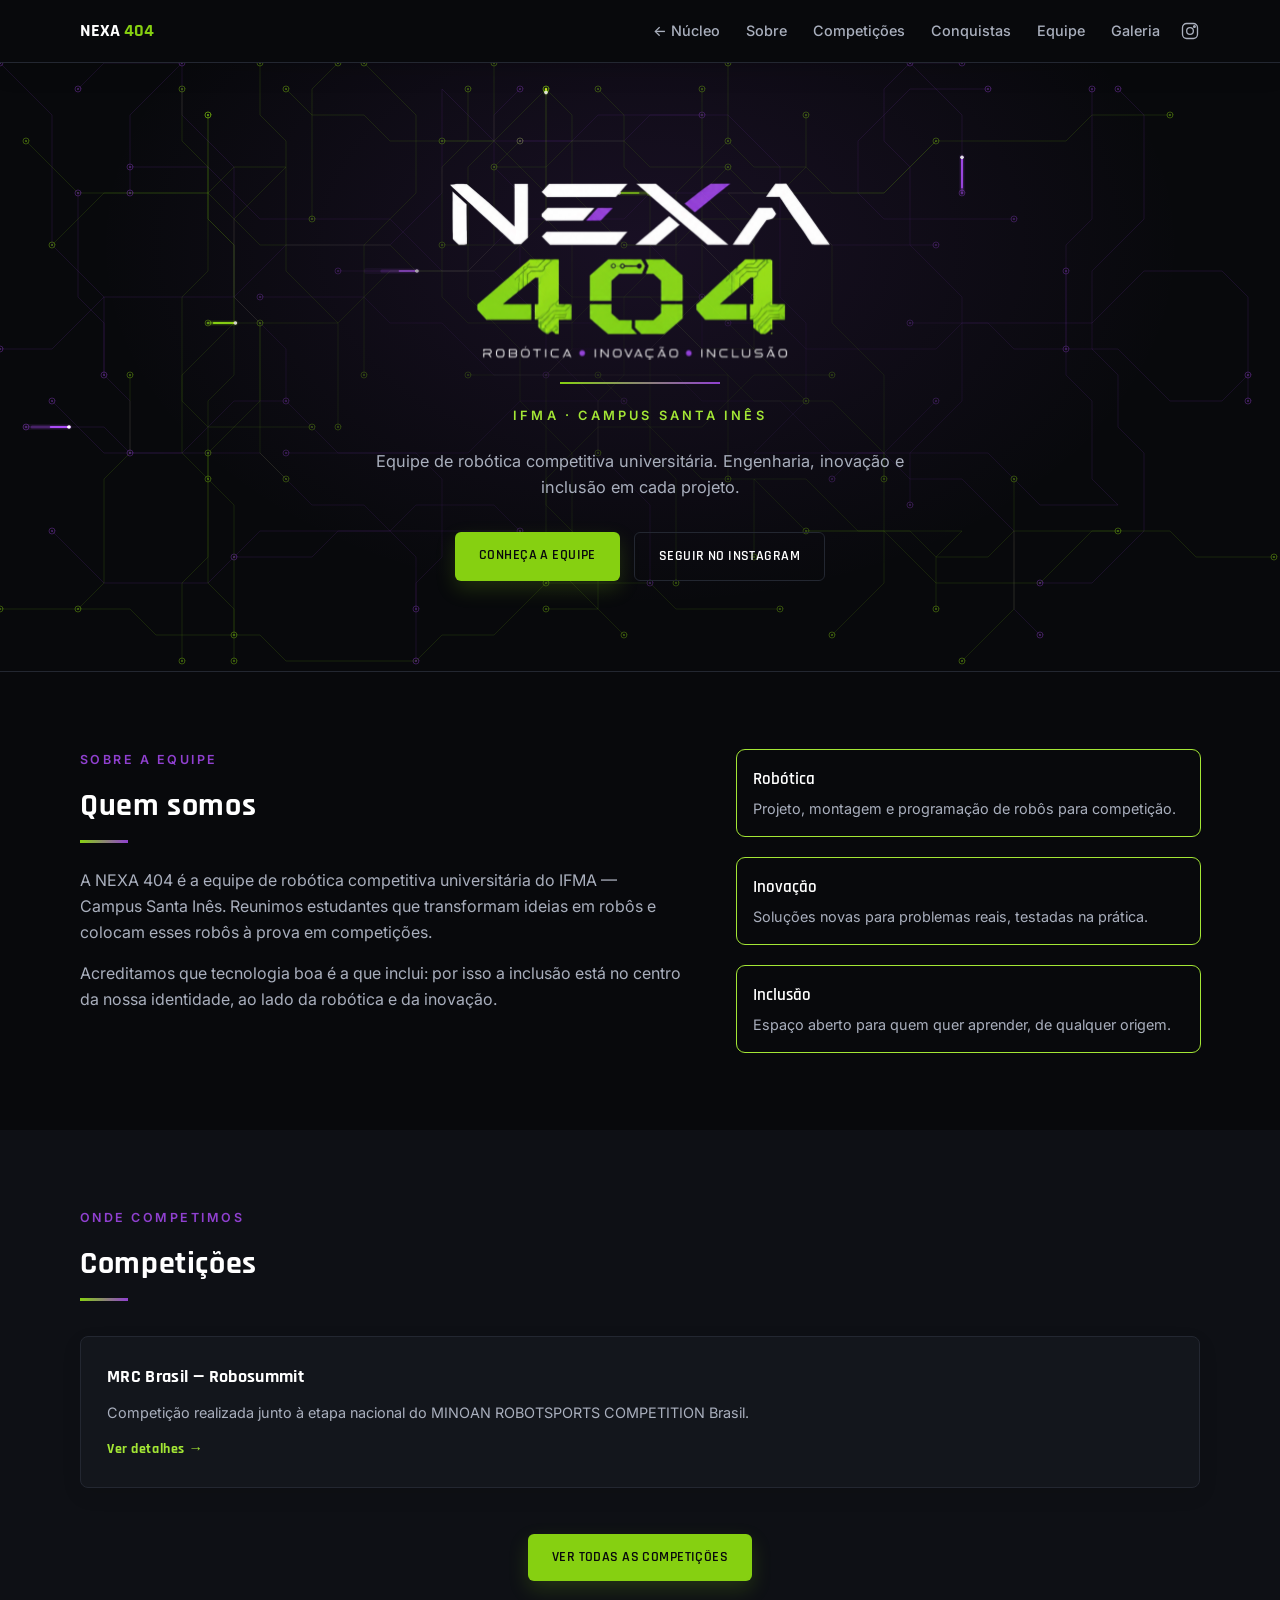
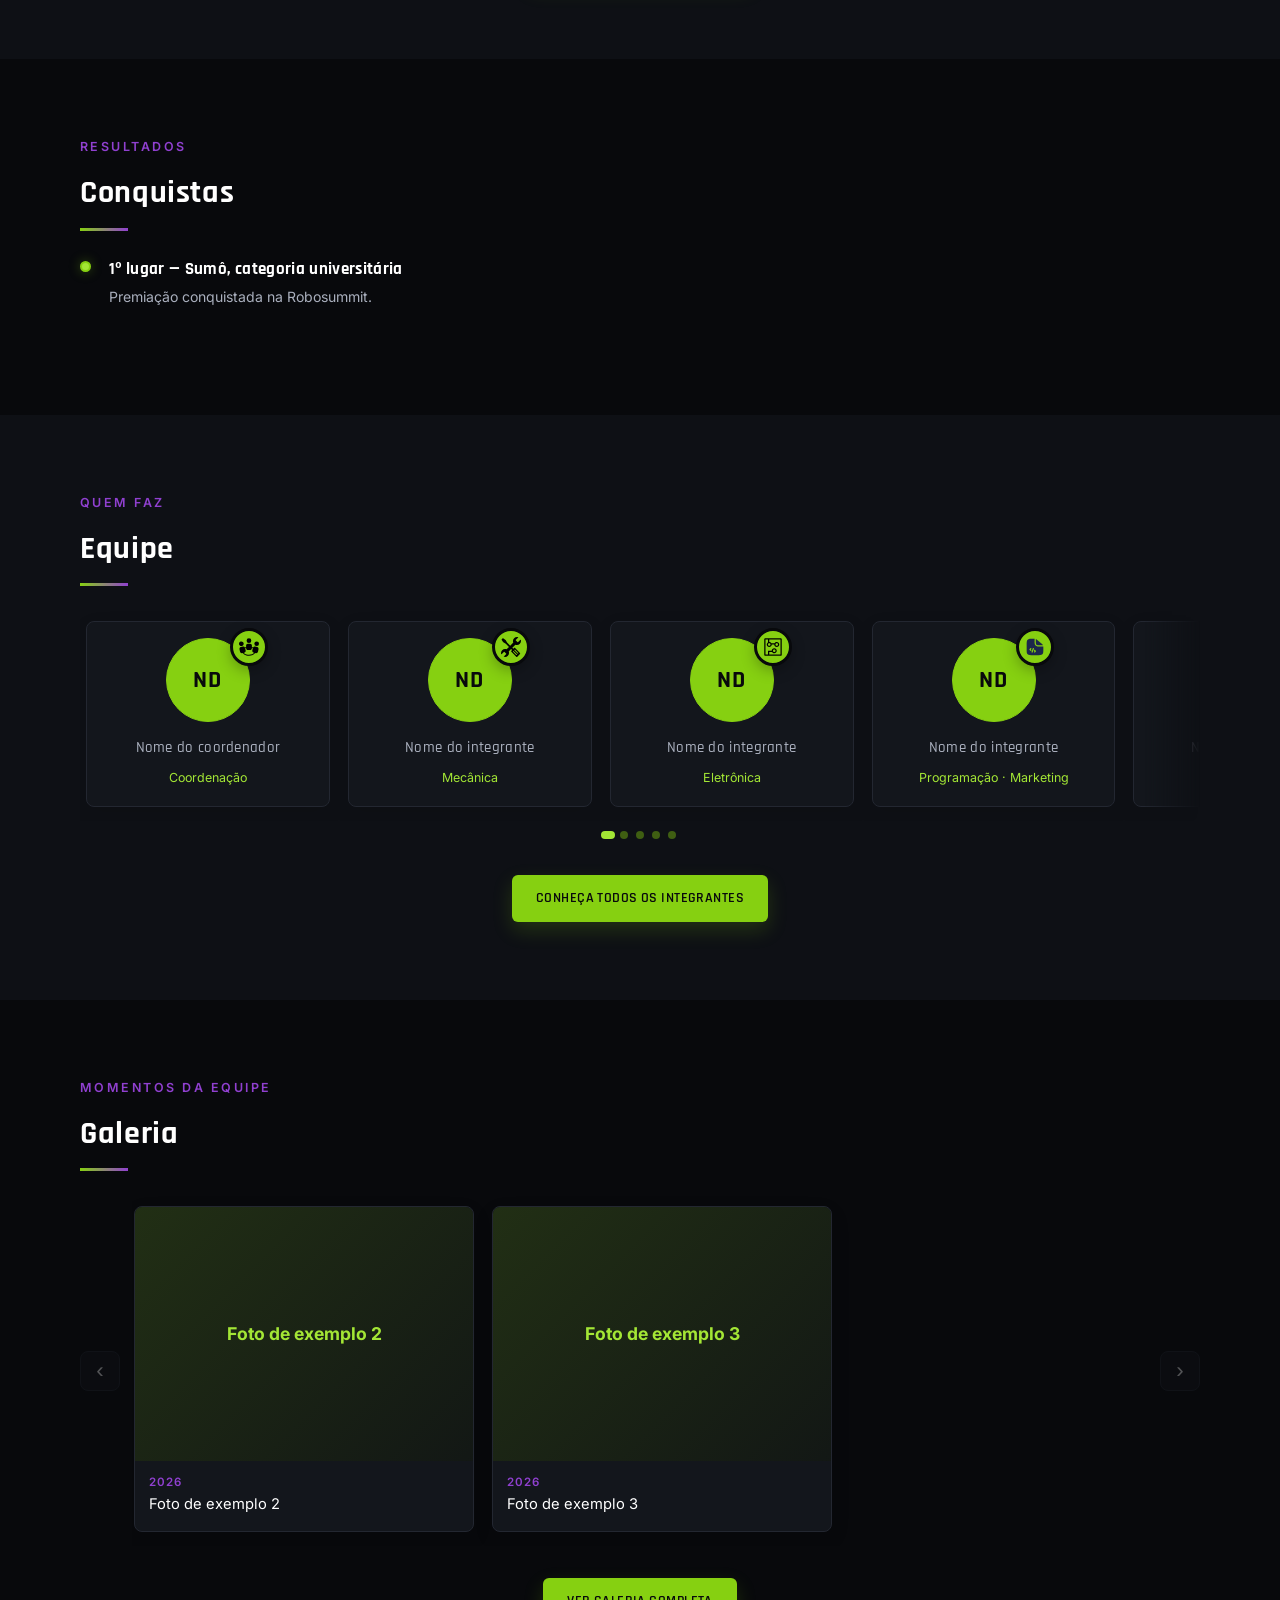
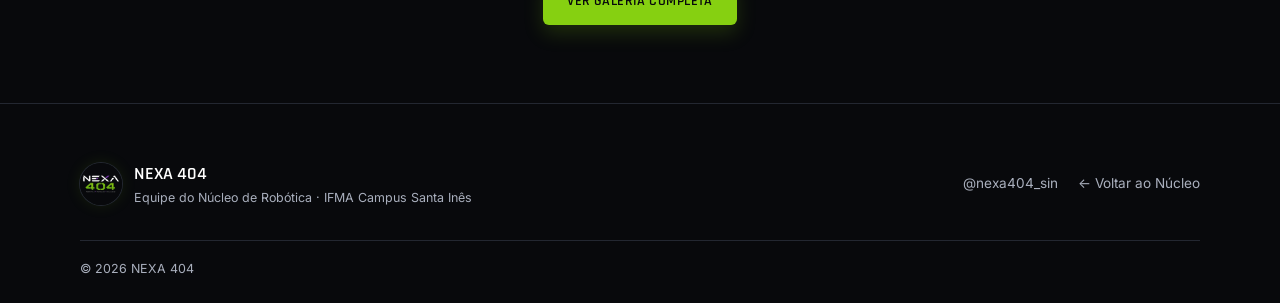
==== commit daa5a959: "sub-branding e polimento de design" ====
--- a/equipes/nexa/index.html
+++ b/equipes/nexa/index.html
@@ -14,6 +14,7 @@
   <link rel="stylesheet" href="../../styles/base.css">
   <link rel="stylesheet" href="../../styles/secoes.css">
   <link rel="stylesheet" href="nexa.css">
+  <link rel="stylesheet" href="../../styles/polish.css">
 </head>
 <body data-team="nexa" data-root="../../">
 
--- a/styles/base.css
+++ b/styles/base.css
@@ -301,10 +301,42 @@
   position: absolute;
   inset: 0;
 
+  --shooting-star-interval: 16s;
+  --shooting-star-secondary-interval: 21s;
+  --shooting-star-secondary-delay: 8s;
+
   overflow: hidden;
 
   pointer-events: none;
   user-select: none;
+}
+
+/* Rastros raros e finos; animam apenas opacidade e transform. */
+.starfield::before,
+.starfield::after {
+  position: absolute;
+  top: 0;
+  left: 0;
+  z-index: 1;
+  width: 104px;
+  height: 2px;
+  background: linear-gradient(90deg, transparent, rgba(190, 220, 255, .35) 58%, #FFFFFF 100%);
+  box-shadow: 0 0 5px rgba(180, 215, 255, .45);
+  content: '';
+  opacity: 0;
+  pointer-events: none;
+  transform: translate3d(-15vw, -8vw, 0) rotate(27deg);
+  transform-origin: left center;
+  animation: shooting-star var(--shooting-star-interval) linear infinite;
+}
+
+.starfield::after {
+  width: 76px;
+  height: 1.5px;
+  opacity: 0;
+  box-shadow: 0 0 4px rgba(180, 215, 255, .35);
+  animation-duration: var(--shooting-star-secondary-interval);
+  animation-delay: var(--shooting-star-secondary-delay);
 }
 
 .star {
@@ -333,6 +365,48 @@
     drift var(--drift-duration, 20s)
     ease-in-out var(--drift-delay, 0s)
     infinite alternate;
+}
+
+.star-bright::before,
+.star-bright::after {
+  position: absolute;
+  top: 50%;
+  left: 50%;
+  background: linear-gradient(90deg, transparent, rgba(255, 255, 255, .92), transparent);
+  content: '';
+  pointer-events: none;
+}
+
+.star-bright::before {
+  width: 11px;
+  height: 1px;
+  transform: translate(-50%, -50%);
+}
+
+.star-bright::after {
+  width: 1px;
+  height: 11px;
+  background: linear-gradient(180deg, transparent, rgba(255, 255, 255, .88), transparent);
+  transform: translate(-50%, -50%);
+}
+
+@keyframes shooting-star {
+  0%, 72% {
+    opacity: 0;
+    transform: translate3d(-15vw, -8vw, 0) rotate(27deg);
+  }
+  74% {
+    opacity: .85;
+    transform: translate3d(-8vw, -4vw, 0) rotate(27deg);
+  }
+  81% {
+    opacity: 0;
+    transform: translate3d(112vw, 58vw, 0) rotate(27deg);
+  }
+  100% {
+    opacity: 0;
+    transform: translate3d(112vw, 58vw, 0) rotate(27deg);
+  }
 }
 
 @keyframes twinkle {
@@ -940,7 +1014,38 @@
 }
 
 .team-card {
+  position: relative;
   text-align: center;
+}
+
+/* O distintivo só é renderizado nos cartões das páginas de equipe. */
+.team-card .member-role-icon {
+  position: absolute;
+  top: 6px;
+  left: calc(50% + 22px);
+  right: auto;
+  z-index: 1;
+  display: grid;
+  width: 38px;
+  height: 38px;
+  place-items: center;
+  border: 3px solid var(--bg);
+  border-radius: 50%;
+  background: var(--role-icon-bg, var(--accent));
+  box-shadow: 0 5px 14px rgba(var(--shadow-rgb), .25);
+  transition: transform .3s ease, box-shadow .3s ease;
+}
+
+.team-card .member-role-icon img {
+  display: block;
+  width: 20px;
+  height: 20px;
+  object-fit: contain;
+}
+
+.team-card:hover .member-role-icon {
+  transform: rotate(14deg) scale(1.12);
+  box-shadow: 0 7px 17px rgba(var(--shadow-rgb), .3);
 }
 
 .avatar {
@@ -1148,6 +1253,7 @@
     top: 100%;
     left: 0;
     right: 0;
+    z-index: 60;
 
     display: none;
     flex-direction: column;
@@ -1163,6 +1269,10 @@
 
   .main-nav.open {
     display: flex;
+    max-height: min(75vh, 520px);
+    overflow-y: auto;
+    overscroll-behavior: contain;
+    box-shadow: 0 16px 28px rgba(0, 0, 0, .2);
   }
 
   .nav-toggle {
@@ -1192,6 +1302,43 @@
   .team-grid {
     --base: 3;
   }
+
+  .team-grid,
+  .team-grid.is-overflow {
+    grid-auto-flow: row;
+    grid-auto-columns: auto;
+    grid-template-columns: 1fr;
+    --base: 1;
+    --peek: 0;
+    --gap: 10px;
+    overflow: visible;
+    -webkit-mask-image: none;
+    mask-image: none;
+  }
+
+  .team-grid.drag-row { overflow: visible; cursor: default; }
+
+  .team-card {
+    display: grid;
+    grid-template-columns: 52px minmax(0, 1fr);
+    grid-template-rows: auto auto auto;
+    align-items: center;
+    gap: 3px 12px;
+    min-height: 82px;
+    padding: 11px 13px;
+    text-align: left;
+    border: 1px solid transparent;
+    border-radius: 20px;
+    background: linear-gradient(115deg, var(--bg-3), var(--bg-2));
+    box-shadow: 0 7px 20px rgba(var(--shadow-rgb), .09);
+  }
+
+  .team-card .avatar { grid-column: 1; grid-row: 1 / span 3; width: 52px; height: 52px; margin: 0; }
+  .team-card h3 { grid-column: 2; margin: 0; font-size: .98rem; line-height: 1.2; }
+  .team-card > span:not(.member-role-icon) { grid-column: 2; display: block; color: var(--muted); font-size: .78rem; line-height: 1.45; }
+  .team-card .member-role-icon { top: 4px; left: 47px; right: auto; width: 34px; height: 34px; border-width: 2px; }
+  .team-card .member-role-icon img { width: 17px; height: 17px; }
+  a.team-card:active { transform: scale(.99); }
 
 
   /* ---------- footer ---------- */
@@ -1279,6 +1426,17 @@
     animation-duration: 0.01ms !important;
     animation-iteration-count: 1 !important;
     transition-duration: 0.01ms !important;
+  }
+
+  .starfield::before,
+  .starfield::after {
+    display: none;
+  }
+
+  .star,
+  .star.moving {
+    animation: none !important;
+    transform: none !important;
   }
 }
 
@@ -1483,13 +1641,7 @@
   .area-card { display: block; padding: 16px; }
   .area-image, .area-card img { width: 40px; height: 40px; margin: 0 0 12px; }
   .area-card h3 { margin: 0 0 4px; }
-  .team-grid,
-  .team-grid.is-overflow { grid-auto-flow: row; grid-auto-columns: auto; grid-template-columns: 1fr; --base: 1; --peek: 0; --gap: 10px; overflow: visible; mask-image: none; -webkit-mask-image: none; }
-  .team-grid.drag-row { overflow: visible; cursor: default; }
-  .team-card { display: grid; grid-template-columns: 58px minmax(0, 1fr); grid-template-rows: auto auto auto; align-items: center; gap: 2px 14px; padding: 12px; text-align: left; border: 1px solid var(--line); border-radius: var(--r); background: var(--bg-3); }
-  .team-card .avatar { grid-column: 1; grid-row: 1 / span 3; width: 58px; height: 58px; margin: 0; }
-  .team-card h3 { grid-column: 2; margin: 0; font-size: 1rem; }
-  .team-card > span { grid-column: 2; display: block; line-height: 1.45; }
+  a.team-card:active { transform: scale(.985); }
   .section-cta { margin-top: 24px; }
   .section-cta .btn { width: min(100%, 340px); }
   .footer-simple { align-items: flex-start; gap: 16px; }
@@ -1498,3 +1650,33 @@
   .comp-track, .gal-track { gap: 12px; }
   .gal-item { flex-basis: min(310px, 84%); }
 }
+
+/* Mantém os cartões compactos na horizontal: o seletor do link precisa
+   superar as regras genéricas de a.team-card declaradas acima. */
+@media (max-width: 860px) {
+  a.team-card {
+    display: grid;
+    grid-template-columns: 52px minmax(0, 1fr);
+    grid-template-rows: auto auto auto;
+    align-items: center;
+    gap: 3px 14px;
+    min-height: 88px;
+    padding: 14px 16px;
+    text-align: left;
+    border: 1px solid transparent;
+    border-radius: 20px;
+    background: linear-gradient(115deg, var(--bg-3), var(--bg-2));
+    box-shadow: 0 7px 20px rgba(var(--shadow-rgb), .09);
+  }
+
+  a.team-card .avatar {
+    grid-column: 1;
+    grid-row: 1 / span 3;
+    width: 52px;
+    height: 52px;
+    margin: 0;
+  }
+
+  a.team-card h3 { grid-column: 2; margin: 0; text-align: left; }
+  a.team-card > span:not(.member-role-icon) { grid-column: 2; display: block; text-align: left; }
+}
--- a/styles/polish.css
+++ b/styles/polish.css
@@ -0,0 +1,183 @@
+/* Camada visual comum. As variáveis do documento mantêm cada identidade:
+   IFMA claro, Órion estrelado e NEXA com circuitos. */
+
+:root { --r: 8px; }
+body { background: var(--bg); }
+
+.site-header { box-shadow: 0 8px 24px rgba(var(--shadow-rgb), .14); }
+.main-nav a { border-radius: 5px; transition: background-color .2s ease, color .2s ease; }
+.btn { border-radius: 6px; transition: transform .2s ease, box-shadow .2s ease, background-color .2s ease; }
+.btn-primary { box-shadow: 0 8px 20px rgba(var(--accent-rgb), .18); }
+.btn-primary:hover { transform: translateY(-2px); box-shadow: 0 12px 26px rgba(var(--accent-rgb), .26); }
+
+/* IFMA: abertura clara, editorial e com geometria discreta. */
+body:not([data-team]):not([data-context-team]) .hero {
+  position: relative;
+  isolation: isolate;
+  background:
+    radial-gradient(ellipse at 78% 28%, rgba(var(--accent-rgb), .13), transparent 28%),
+    linear-gradient(125deg, var(--bg-2), var(--bg));
+  border-bottom: 1px solid var(--line);
+}
+
+body:not([data-team]):not([data-context-team]) .hero::after {
+  position: absolute;
+  z-index: -1;
+  top: 50%;
+  right: max(8vw, calc((100vw - 1080px) / 2));
+  width: clamp(150px, 24vw, 300px);
+  aspect-ratio: 1;
+  border: 1px solid rgba(var(--accent-rgb), .16);
+  border-radius: 50%;
+  box-shadow: 0 0 0 24px rgba(var(--accent-rgb), .035), 0 0 0 54px rgba(var(--accent-rgb), .025);
+  content: '';
+  pointer-events: none;
+  transform: translateY(-50%);
+}
+
+body:not([data-team]):not([data-context-team]) .hero-inner { max-width: 850px; }
+body:not([data-team]):not([data-context-team]) .hero h1 { color: var(--ifma-green-dark); }
+body:not([data-team]):not([data-context-team]) .hero .lede { color: var(--muted); }
+
+/* Cabeçalhos internos usam a mesma composição, com brilho na cor ativa. */
+.page-head {
+  position: relative;
+  isolation: isolate;
+  overflow: hidden;
+  padding: clamp(44px, 7vw, 76px) 0 38px;
+  background:
+    radial-gradient(ellipse at 86% 18%, rgba(var(--accent-rgb), .13), transparent 32%),
+    linear-gradient(130deg, var(--bg-2), var(--bg));
+  border-bottom: 3px solid var(--accent-soft);
+}
+
+.page-head::after {
+  position: absolute;
+  z-index: -1;
+  top: -95px;
+  right: max(5vw, calc((100vw - 1120px) / 2));
+  width: 220px;
+  height: 220px;
+  border: 1px solid rgba(var(--accent-rgb), .18);
+  border-radius: 50%;
+  box-shadow: 0 0 0 26px rgba(var(--accent-rgb), .035), 0 0 0 52px rgba(var(--accent-rgb), .025);
+  content: '';
+  pointer-events: none;
+}
+
+.page-head .wrap { position: relative; z-index: 1; }
+.page-head h1 { max-width: 900px; font-size: clamp(2.3rem, 5.6vw, 3.8rem); line-height: 1; }
+.page-head p:last-child { max-width: 660px; line-height: 1.75; }
+body:not([data-context-team]) .page-head h1 { color: var(--ifma-green-dark); }
+body[data-context-team] .page-head { border-bottom-color: var(--context-accent); }
+
+/* Seções: títulos mais definidos; o sublinhado segue a paleta ativa. */
+.section { padding-block: clamp(54px, 7vw, 78px); }
+.section h2 { position: relative; margin-bottom: 25px; padding-bottom: 12px; font-size: clamp(1.6rem, 3vw, 2rem); }
+.section h2::after {
+  position: absolute;
+  bottom: 0;
+  left: 0;
+  width: 48px;
+  height: 3px;
+  background: linear-gradient(90deg, var(--accent), var(--accent-soft));
+  content: '';
+}
+body:not([data-context-team]) .section h2 { color: var(--ifma-green-dark); }
+body[data-context-team] .section h2 { color: var(--ink); }
+body[data-team] .section h2 { color: var(--ink); }
+body[data-team] .eyebrow { color: var(--accent-soft); }
+
+/* Cartões: leve profundidade e detalhes de interação, sem arredondamento excessivo. */
+.eq-card,
+.comp-card,
+.area-card,
+.cp-card,
+.mem-card,
+.news-card,
+.proj-card,
+.project-related-card,
+.gal-item {
+  border-radius: 8px;
+  box-shadow: 0 7px 20px rgba(var(--shadow-rgb), .09);
+  transition: transform .22s ease, border-color .22s ease, box-shadow .22s ease, background-color .22s ease;
+}
+
+.eq-card:hover,
+.comp-card:hover,
+.area-card:hover,
+.cp-card:hover,
+.mem-card:hover,
+.news-card[role="group"]:hover,
+.news-card[role="group"]:focus-visible,
+.proj-card:hover,
+.proj-card:focus-visible,
+.project-related-card:hover,
+.project-related-card:focus-visible {
+  border-color: var(--accent);
+  transform: translateY(-4px);
+  box-shadow: 0 14px 30px rgba(var(--shadow-rgb), .16);
+}
+
+.comp-card::before { border-radius: 8px 8px 0 0; }
+.cp-card:hover .cp-media img,
+.eq-card:hover .eq-art img { transform: scale(1.035); }
+.project-detail-media { border-radius: 8px; }
+.project-related-card { border-radius: 8px; }
+.gal-item { overflow: hidden; }
+.gal-item:hover { transform: translateY(-3px); box-shadow: 0 14px 30px rgba(var(--shadow-rgb), .16); }
+.f-select select { border-radius: 5px; }
+.f-select select:focus-visible { box-shadow: 0 0 0 4px rgba(var(--accent-rgb), .14); }
+
+@media (min-width: 861px) {
+  a.team-card {
+    padding: 16px 12px;
+    border: 1px solid var(--line);
+    border-radius: 8px;
+    background: var(--bg-3);
+    box-shadow: 0 7px 20px rgba(var(--shadow-rgb), .09);
+    transition: transform .22s ease, border-color .22s ease, box-shadow .22s ease, background-color .22s ease;
+  }
+
+  a.team-card:hover {
+    transform: translateY(-4px);
+    border-color: var(--accent);
+    background: var(--card-hover);
+    box-shadow: 0 14px 30px rgba(var(--shadow-rgb), .16);
+  }
+}
+
+/* As telas temáticas usam os motivos da equipe na faixa de abertura. */
+.team-context-hero { position: relative; isolation: isolate; overflow: hidden; }
+.team-context-hero > .wrap { position: relative; z-index: 1; }
+.team-context-hero .starfield,
+.team-context-hero .nx-circuit { position: absolute; inset: 0; z-index: 0; width: 100%; height: 100%; pointer-events: none; }
+.team-context-hero .nx-circuit {
+  -webkit-mask-image: radial-gradient(ellipse 62% 78% at 50% 48%, rgba(0, 0, 0, .18), #000 82%);
+          mask-image: radial-gradient(ellipse 62% 78% at 50% 48%, rgba(0, 0, 0, .18), #000 82%);
+}
+
+body[data-context-team] .project-hero {
+  background: radial-gradient(ellipse at 82% 18%, var(--context-glow), transparent 40%), linear-gradient(130deg, var(--bg-2), var(--bg));
+}
+
+body[data-context-team] .page-head,
+body[data-context-team] .project-hero,
+body[data-context-team] .team-context-hero.section {
+  background-image: radial-gradient(ellipse at 80% 16%, var(--context-glow), transparent 42%), linear-gradient(135deg, var(--bg-2), var(--bg));
+}
+
+body[data-team] .hero { border-bottom: 1px solid var(--line); }
+
+@media (max-width: 700px) {
+  body:not([data-team]):not([data-context-team]) .hero::after { right: -100px; opacity: .65; }
+  .page-head { padding: 40px 0 30px; }
+  .page-head::after { top: -130px; right: -145px; width: 190px; height: 190px; }
+  .section { padding-block: 48px; }
+  .section h2 { margin-bottom: 20px; }
+}
+
+@media (prefers-reduced-motion: reduce) {
+  .main-nav a, .btn, .eq-card, .comp-card, .area-card, .cp-card,
+  .mem-card, .news-card, .proj-card, .project-related-card, .gal-item { transition: none; }
+}
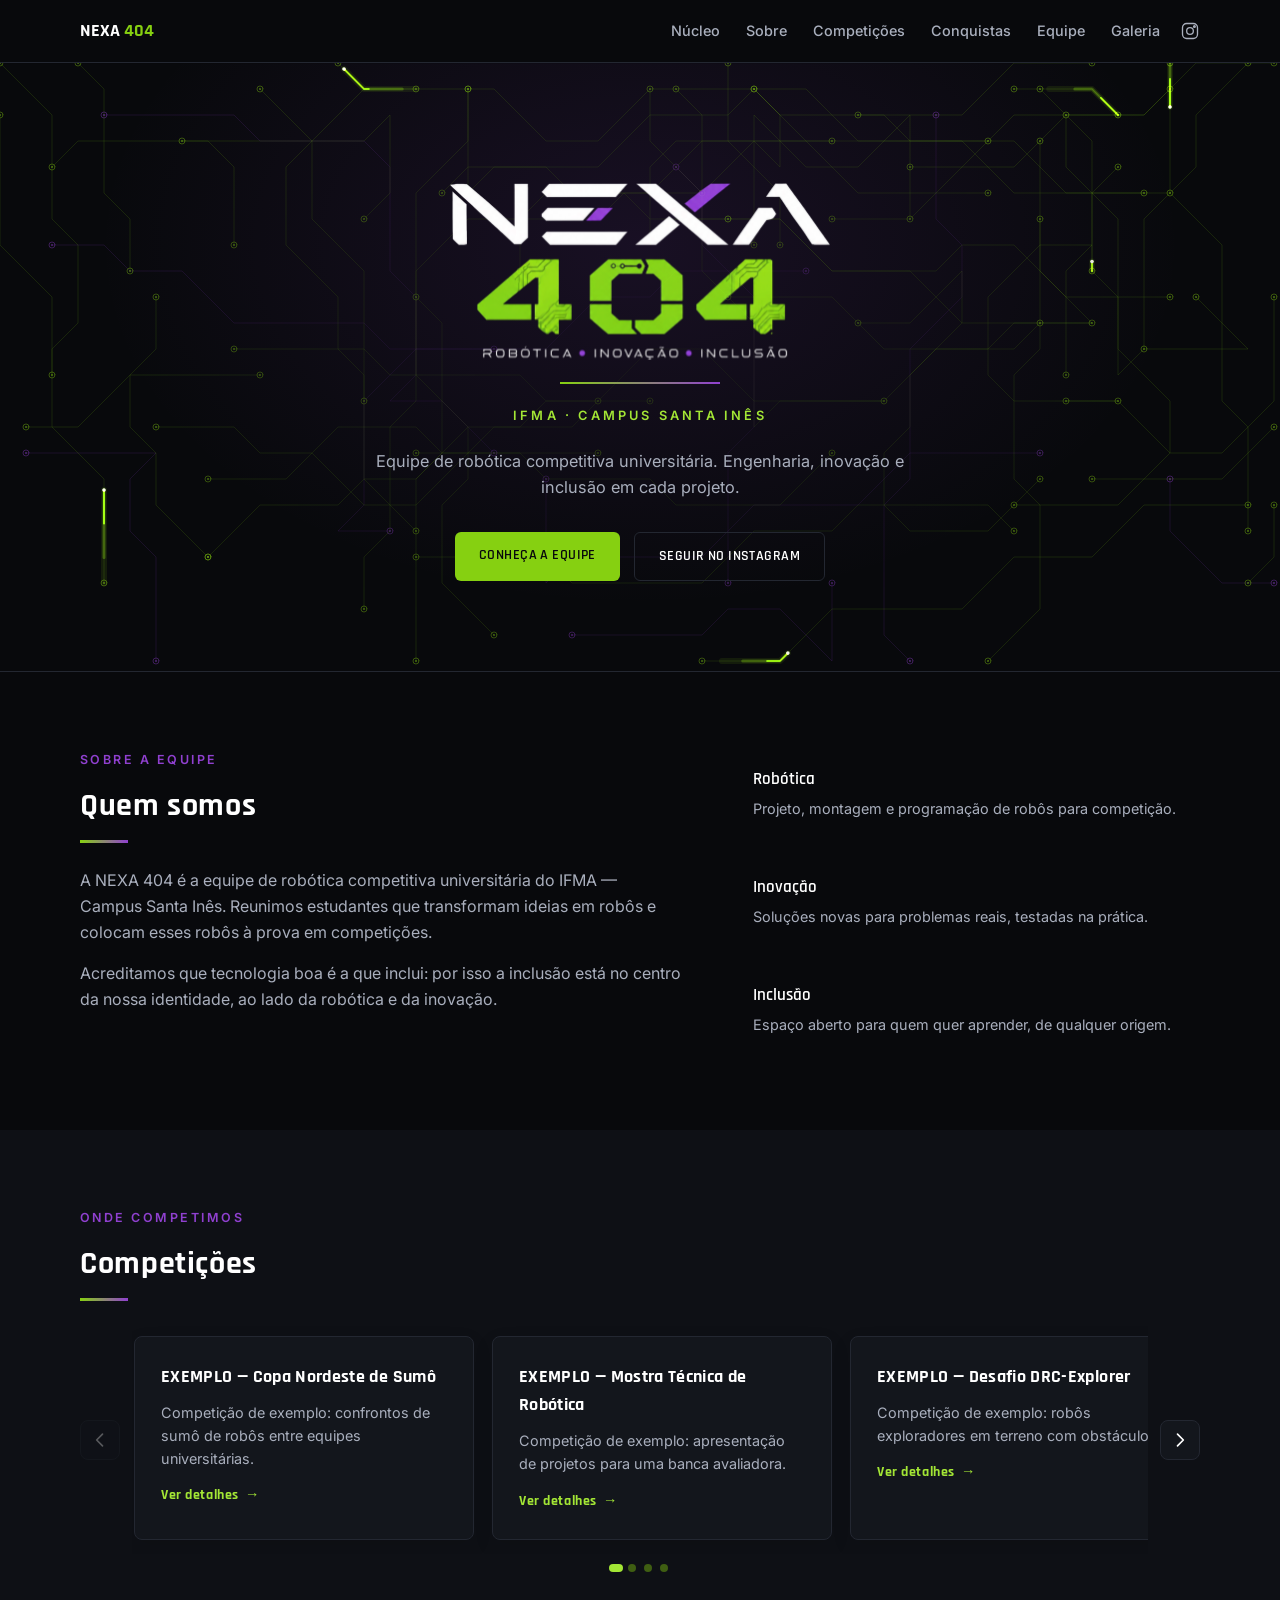
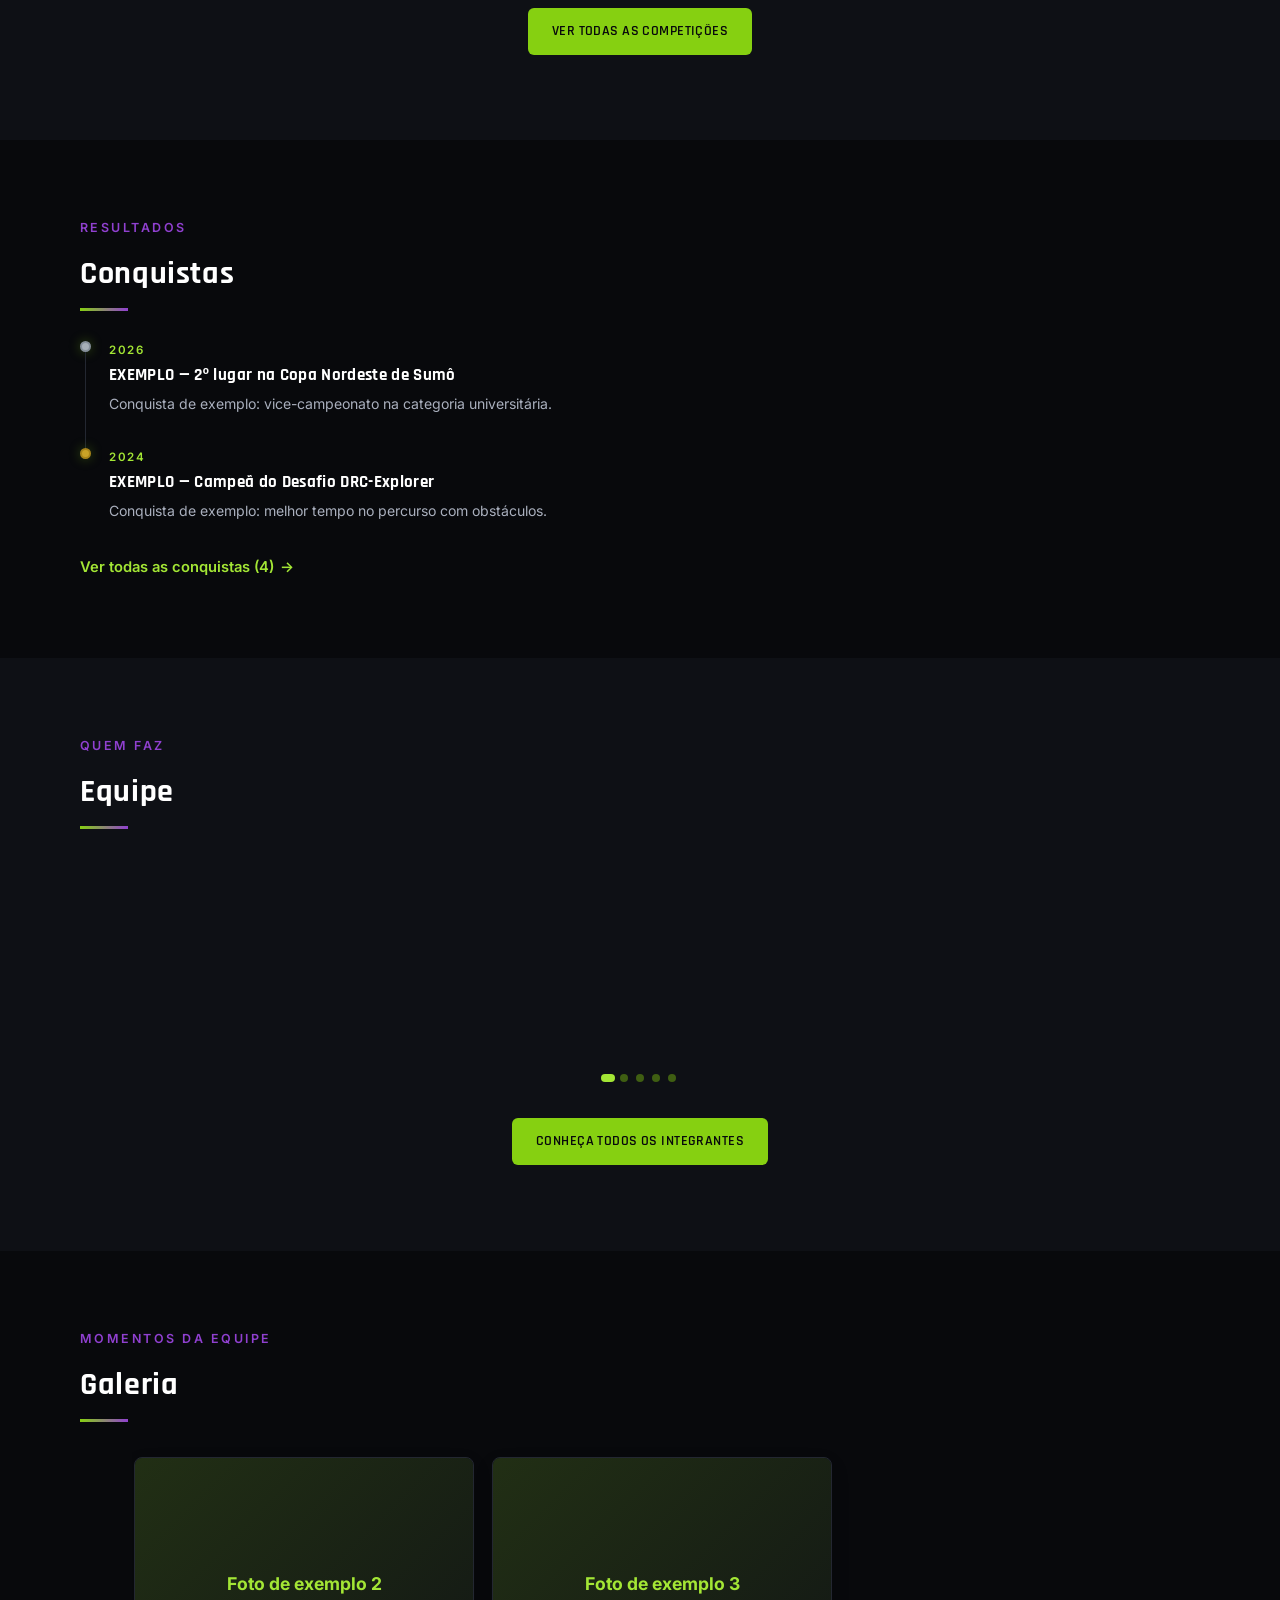
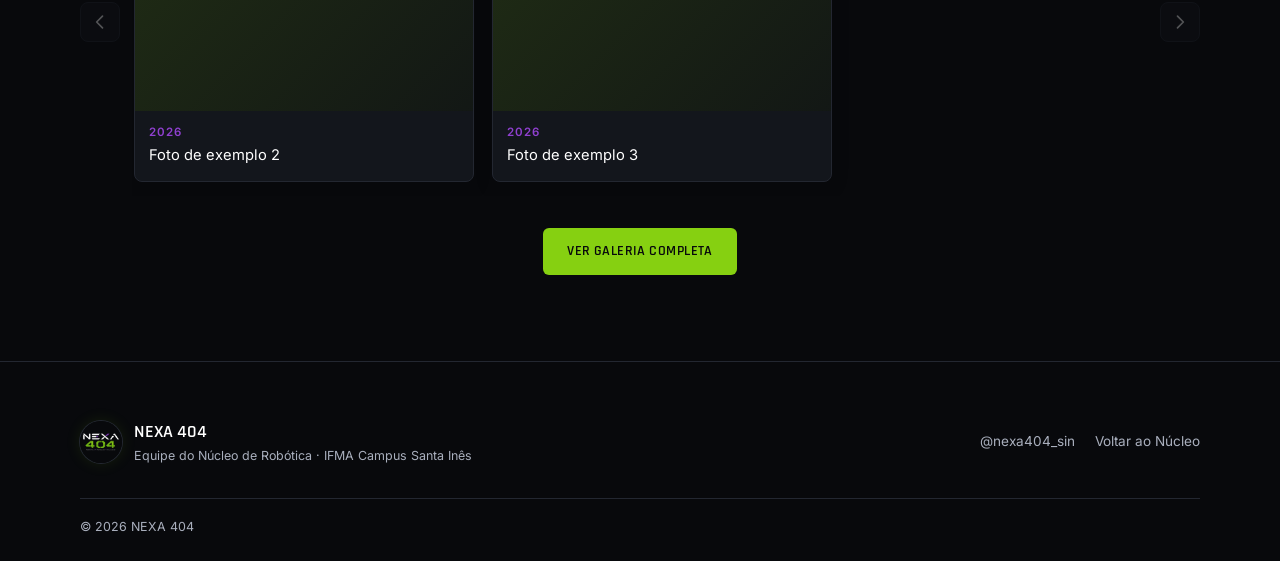
==== commit 6d7263b6: "redesign e motion redesign da pagina de equipes e deixando o sistema de estrelas e circuitos mais pr" ====
--- a/equipes/nexa/index.html
+++ b/equipes/nexa/index.html
@@ -15,6 +15,7 @@
   <link rel="stylesheet" href="../../styles/secoes.css">
   <link rel="stylesheet" href="nexa.css">
   <link rel="stylesheet" href="../../styles/polish.css">
+  <link rel="stylesheet" href="../../styles/motion.css">
 </head>
 <body data-team="nexa" data-root="../../">
 
@@ -26,7 +27,7 @@
       </a>
 
       <nav class="main-nav" id="main-nav" aria-label="Navegação principal">
-        <a href="../../index.html">← Núcleo</a>
+        <a href="../../index.html">Núcleo</a>
         <a href="#sobre">Sobre</a>
         <a href="#competicoes">Competições</a>
         <a href="#conquistas">Conquistas</a>
@@ -148,7 +149,7 @@
       </div>
       <div class="footer-links">
         <a href="https://www.instagram.com/nexa404_sin/" target="_blank" rel="noopener noreferrer">@nexa404_sin</a>
-        <a href="../../index.html#equipes">← Voltar ao Núcleo</a>
+        <a href="../../index.html#equipes">Voltar ao Núcleo</a>
       </div>
     </div>
     <div class="wrap footer-bottom">
@@ -161,6 +162,7 @@
   <script src="../../javascript/widgets.js"></script>
   <script src="../../javascript/render.js"></script>
   <script src="../../javascript/common.js"></script>
+  <script src="../../javascript/motion.js"></script>
   <script src="../../javascript/circuit.js"></script>
   <script src="../../javascript/carousel.js"></script>
 </body>
--- a/styles/base.css
+++ b/styles/base.css
@@ -217,7 +217,10 @@
    ========================================================= */
 
 .btn {
+  position: relative;
+  isolation: isolate;
   display: inline-block;
+  overflow: hidden;
 
   padding: 12px 24px;
 
@@ -231,40 +234,61 @@
   text-transform: uppercase;
 
   transition:
-    background-color 0.2s ease,
-    border-color 0.2s ease,
-    color 0.2s ease,
-    box-shadow 0.2s ease;
+    background-color 0.25s ease,
+    border-color 0.25s ease,
+    color 0.25s ease,
+    transform 0.15s ease;
+}
+
+.btn:active {
+  transform: translateY(1px);
 }
 
 .btn-primary {
   background: var(--accent);
 
   color: var(--on-accent);
-
-  box-shadow:
-    0 0 0 1px rgba(var(--accent-2-rgb), 0.15);
 }
 
 .btn-primary:hover {
   background: var(--accent-2);
 
   color: var(--on-accent);
-
-  box-shadow:
-    0 0 20px rgba(var(--accent-rgb), 0.22);
-}
-
+}
+
+/* O preenchimento entra da esquerda no hover; sem sombra nem brilho. */
 .btn-ghost {
+  --btn-fill: var(--accent);
+
   border: 1px solid var(--line);
 
   color: var(--ink);
 }
 
-.btn-ghost:hover {
-  border-color: var(--accent);
-
-  color: var(--accent-2);
+.btn-ghost::before {
+  position: absolute;
+  inset: 0;
+  z-index: -1;
+
+  background: var(--btn-fill);
+
+  content: '';
+
+  transform: scaleX(0);
+  transform-origin: left;
+  transition: transform 0.3s ease;
+}
+
+.btn-ghost:hover,
+.btn-ghost:focus-visible {
+  border-color: var(--btn-fill);
+
+  color: var(--on-accent);
+}
+
+.btn-ghost:hover::before,
+.btn-ghost:focus-visible::before {
+  transform: scaleX(1);
 }
 
 
@@ -762,6 +786,8 @@
   color: inherit;
 }
 
+.comp-card-link { display: block; color: inherit; text-decoration: none; }
+
 .comp-more {
   display: inline-block;
   margin-top: 14px;
@@ -774,7 +800,8 @@
   letter-spacing: 0.04em;
 }
 
-a.comp-card:hover .comp-more {
+a.comp-card:hover .comp-more,
+.comp-card-link:hover .comp-more {
   text-decoration: underline;
 }
 
@@ -799,9 +826,12 @@
 /* ---------- setas ---------- */
 
 .comp-btn {
+  display: grid;
   flex-shrink: 0;
+  place-items: center;
   width: 40px;
   height: 40px;
+  padding: 0;
 
   background: var(--bg-3);
   color: var(--ink);
@@ -809,11 +839,23 @@
   border: 1px solid var(--line);
   border-radius: var(--r);
 
-  font-size: 1.4rem;
-  line-height: 1;
   cursor: pointer;
 
   transition: border-color 0.2s ease, color 0.2s ease;
+}
+
+/* Setas desenhadas em SVG (dom.js: arrowButton), compartilhadas pelos carrosséis. */
+.comp-btn svg,
+.cd-btn svg,
+.lb-btn svg {
+  width: 20px;
+  height: 20px;
+
+  fill: none;
+  stroke: currentColor;
+  stroke-width: 2;
+  stroke-linecap: round;
+  stroke-linejoin: round;
 }
 
 .comp-btn:hover {
@@ -998,7 +1040,9 @@
 
 /* lista de integrantes: uma fileira; passou do que cabe, arrasta (ver .drag-row).
    Com mais itens que colunas, o próximo cartão "espia" na borda (dica de arraste). */
-.team-grid {
+.team-grid,
+.news-grid,
+.proj-grid {
   --base: 4;       /* cartões inteiros visíveis */
   --peek: 0;       /* fração extra do próximo cartão, quando há mais (is-overflow) */
   --cols: calc(var(--base) + var(--peek));
@@ -1048,6 +1092,492 @@
   box-shadow: 0 7px 17px rgba(var(--shadow-rgb), .3);
 }
 
+.team-card:focus-visible,
+.mem-card[role="button"]:focus-visible {
+  outline: 3px solid var(--accent);
+  outline-offset: 4px;
+}
+
+.mem-card[role="button"] { cursor: pointer; }
+
+/* Perfil ampliado: usa as cores contextuais da equipe sem trocar o tema da página. */
+.member-profile[hidden] {
+  display: none;
+}
+
+.member-profile {
+  position: fixed;
+  inset: 0;
+  z-index: 1000;
+  display: grid;
+  place-items: center;
+  padding: 20px;
+}
+
+.member-profile-backdrop {
+  position: absolute;
+  inset: 0;
+  width: 100%;
+  height: 100%;
+  border: 0;
+  background: rgba(4, 9, 20, .78);
+  backdrop-filter: blur(5px);
+  cursor: pointer;
+}
+
+.member-profile-panel {
+  position: relative;
+  width: max-content;
+  max-width: calc(100vw - 40px);
+  color: var(--ink);
+  animation: member-profile-in .18s ease-out;
+}
+
+.member-profile-panel::after {
+  content: none;
+}
+
+.member-profile-main {
+  position: relative;
+  flex: 0 0 650px;
+  width: 650px;
+  max-width: calc(100vw - 300px);
+  max-height: min(86vh, 760px);
+  overflow: auto;
+  padding: clamp(22px, 5vw, 38px);
+  color: var(--ink);
+  background: var(--bg-2);
+  border: 1px solid var(--line);
+  border-top: 4px solid var(--member-team-color);
+  border-radius: var(--r);
+  box-shadow: 0 18px 55px rgba(0, 0, 0, .28);
+}
+
+.member-profile-main::after {
+  position: absolute;
+  top: 0;
+  right: 0;
+  width: min(48%, 300px);
+  height: 78%;
+  content: '';
+  opacity: .18;
+  pointer-events: none;
+  mask-image: linear-gradient(135deg, #000 0%, transparent 82%);
+}
+
+.member-profile-main[data-team="orion"]::after {
+  background-image:
+    radial-gradient(circle, #fff 0 1px, transparent 1.7px),
+    radial-gradient(circle, var(--member-team-color) 0 1.3px, transparent 2px),
+    radial-gradient(circle, #fff 0 .8px, transparent 1.5px);
+  background-position: 4px 8px, 19px 27px, 31px 13px;
+  background-size: 47px 43px, 71px 67px, 37px 61px;
+}
+.member-profile-main[data-team="nexa"]::after {
+  background-image:
+    radial-gradient(circle, var(--member-team-color) 0 2px, transparent 2.8px),
+    linear-gradient(90deg, transparent 0 19px, var(--member-team-color) 19px 20px, transparent 20px 100%),
+    linear-gradient(0deg, transparent 0 19px, var(--member-team-color) 19px 20px, transparent 20px 100%);
+  background-position: 0 0, 0 0, 0 0;
+  background-size: 40px 40px;
+}
+.member-profile-content {
+  display: flex;
+  align-items: flex-start;
+  gap: 12px;
+}
+
+.member-profile-main > * {
+  position: relative;
+  z-index: 1;
+}
+
+.member-profile-activity {
+  box-sizing: border-box;
+  flex: 0 0 220px;
+  width: 220px;
+  min-height: 0;
+  max-height: 86vh;
+  align-self: flex-start;
+  overflow-y: auto;
+  padding: 16px;
+  background: var(--bg-2);
+  border: 1px solid var(--line);
+  border-left: 3px solid var(--member-team-color);
+  border-radius: 8px;
+  box-shadow: 0 18px 55px rgba(0, 0, 0, .22);
+  scrollbar-width: thin;
+  transition: width .28s ease, flex-basis .28s ease;
+}
+
+.member-profile-activity.is-expanded {
+  flex-basis: 340px;
+  width: 340px;
+}
+
+.member-profile-activity h3 {
+  position: sticky;
+  top: -16px;
+  z-index: 1;
+  margin: -4px -4px 12px;
+  padding: 4px;
+  background: var(--bg-2);
+  font-size: 1rem;
+}
+
+.member-profile-activity-item {
+  display: grid;
+  gap: 3px;
+  padding: 10px 0;
+  color: var(--ink);
+  text-decoration: none;
+  border-top: 1px solid var(--line);
+}
+
+.member-profile-activity-item small {
+  color: var(--muted);
+  font-size: .68rem;
+  text-transform: uppercase;
+  letter-spacing: .07em;
+}
+
+.member-profile-activity-item span {
+  font-size: .86rem;
+  line-height: 1.35;
+}
+
+.member-profile-activity-item:hover span {
+  color: var(--member-team-color);
+}
+
+.member-profile-activity-empty {
+  color: var(--muted);
+  font-size: .84rem;
+}
+
+.member-profile-close {
+  position: absolute;
+  top: 12px;
+  right: 12px;
+  z-index: 2;
+  width: 40px;
+  height: 40px;
+  color: var(--ink);
+  background: var(--bg-3);
+  border: 1px solid var(--line);
+  border-radius: 50%;
+  font-size: 1.6rem;
+  line-height: 1;
+  cursor: pointer;
+}
+
+.member-profile-hero {
+  display: flex;
+  align-items: center;
+  gap: clamp(18px, 4vw, 30px);
+  padding-right: 30px;
+}
+
+.member-profile-photo,
+.member-profile-initials {
+  flex: 0 0 clamp(100px, 22vw, 150px);
+  width: clamp(100px, 22vw, 150px);
+  height: clamp(100px, 22vw, 150px);
+  border: 3px solid var(--member-team-color);
+  border-radius: 50%;
+}
+
+.member-profile-photo {
+  object-fit: cover;
+}
+
+.member-profile-initials {
+  display: grid;
+  place-items: center;
+  color: var(--ink);
+  background: var(--member-team-color);
+  font-size: 2rem;
+  font-weight: 700;
+}
+
+.member-profile-details {
+  min-width: 0;
+}
+
+.member-profile-team {
+  margin: 0 0 5px;
+  color: var(--member-team-color);
+  font-size: .82rem;
+  font-weight: 700;
+  letter-spacing: .08em;
+  text-transform: uppercase;
+}
+
+.member-profile-details h2 {
+  margin: 0 0 8px;
+  font-size: clamp(1.5rem, 5vw, 2.15rem);
+  line-height: 1.1;
+}
+
+.member-profile-meta {
+  margin: 0;
+  color: var(--muted);
+  line-height: 1.5;
+}
+
+.member-profile-photo-more {
+  margin-top: 12px;
+  padding: 7px 12px;
+  color: var(--ink);
+  background: transparent;
+  border: 1px solid var(--line);
+  border-radius: 999px;
+  cursor: pointer;
+}
+
+.member-profile-description {
+  margin: 26px 0 0;
+  color: var(--muted);
+  line-height: 1.75;
+  white-space: pre-line;
+}
+
+.member-profile-section {
+  margin-top: 24px;
+}
+
+.member-profile-section h3 {
+  margin: 0 0 10px;
+  font-size: 1rem;
+}
+
+.member-profile-roles,
+.member-profile-socials {
+  display: flex;
+  flex-wrap: wrap;
+  gap: 9px;
+}
+
+.member-profile-roles span,
+.member-profile-socials a {
+  padding: 7px 12px;
+  color: var(--ink);
+  background: var(--bg-3);
+  border: 1px solid var(--line);
+  border-radius: 999px;
+  font-size: .88rem;
+}
+
+.member-profile-socials a {
+  color: var(--member-team-color);
+  text-decoration: none;
+}
+
+.member-profile-socials a:hover {
+  text-decoration: underline;
+}
+
+.member-profile-instagram {
+  display: inline-grid;
+  width: 42px;
+  height: 42px;
+  margin-top: 22px;
+  place-items: center;
+  color: var(--bg);
+  background: var(--member-team-color);
+  border-radius: 50%;
+  text-decoration: none;
+  transition: transform .18s ease;
+}
+
+.member-profile-instagram:hover {
+  transform: translateY(-2px);
+}
+
+.member-deck {
+  display: flex;
+  flex-wrap: nowrap;
+  align-items: center;
+  min-height: 38px;
+  padding: 8px 0 2px 10px;
+}
+
+.member-deck.is-expanded {
+  flex-wrap: wrap;
+  row-gap: 4px;
+}
+
+.member-deck-button {
+  position: relative;
+  flex: 0 0 40px;
+  width: 40px;
+  height: 40px;
+  margin-left: -10px;
+  padding: 2px;
+  overflow: visible;
+  background: var(--bg-2);
+  border: 2px solid var(--bg-2);
+  border-radius: 50%;
+  cursor: pointer;
+  transition: transform .16s ease;
+}
+
+.member-deck-button[data-team="orion"] {
+  border-color: #2E5A88;
+}
+
+.member-deck-button[data-team="nexa"] {
+  border-color: #86D011;
+}
+
+.member-deck-button[hidden] {
+  display: none;
+}
+
+.member-deck-button:first-child {
+  margin-left: 0;
+}
+
+.member-deck-button .avatar {
+  width: 100%;
+  height: 100%;
+  margin: 0;
+  padding: 0;
+  border: 0;
+}
+
+.member-deck-button:hover,
+.member-deck-button:focus-visible {
+  z-index: 2;
+  outline: none;
+  transform: translateY(-4px);
+}
+
+.member-deck-more {
+  display: grid;
+  flex: 0 0 38px;
+  width: 38px;
+  height: 38px;
+  margin-left: -8px;
+  place-items: center;
+  color: var(--muted);
+  background: var(--bg-3);
+  border: 2px solid var(--bg-2);
+  border-radius: 50%;
+  font-size: .7rem;
+  font-weight: 700;
+}
+
+button.member-deck-more {
+  cursor: pointer;
+  transition: transform .16s ease, color .16s ease, background-color .16s ease;
+}
+
+button.member-deck-more:hover,
+button.member-deck-more:focus-visible {
+  z-index: 2;
+  color: var(--ink);
+  background: var(--accent-dim);
+  transform: translateY(-3px);
+}
+
+.cd-members {
+  margin: 20px 0 24px;
+}
+
+.cd-members .cd-sub {
+  margin: 0 0 8px;
+  font-size: 1rem;
+}
+
+.cd-members .member-deck {
+  padding-top: 2px;
+}
+
+@keyframes member-profile-in {
+  from { opacity: 0; transform: translateY(8px) scale(.99); }
+  to { opacity: 1; transform: none; }
+}
+
+@media (max-width: 700px) {
+  .member-profile {
+    padding: 12px;
+  }
+
+  .member-profile-activity {
+    width: 100%;
+  }
+
+  .member-profile-panel {
+    width: calc(100vw - 24px);
+    max-width: calc(100vw - 24px);
+    max-height: 90vh;
+    overflow-y: auto;
+  }
+
+  .member-profile-content {
+    flex-direction: column;
+    align-items: stretch;
+    gap: 12px;
+  }
+
+  .member-profile-main {
+    flex: 0 0 auto;
+    width: auto;
+    max-width: none;
+    max-height: none;
+    overflow: visible;
+    padding: 26px 20px;
+  }
+
+  .member-profile-activity,
+  .member-profile-activity.is-expanded {
+    flex: 0 0 auto;
+    height: auto;
+    min-height: 0;
+    max-height: 230px;
+  }
+}
+
+@media (min-width: 701px) and (max-width: 1000px) {
+  .member-profile-main {
+    flex-basis: calc(100vw - 340px);
+    width: calc(100vw - 340px);
+  }
+
+  .member-profile-activity {
+    flex-basis: 200px;
+    width: 200px;
+  }
+
+  .member-profile-activity.is-expanded {
+    flex-basis: min(280px, calc(100vw - 480px));
+    width: min(280px, calc(100vw - 480px));
+  }
+}
+
+@media (max-width: 520px) {
+  .member-profile-hero {
+    align-items: flex-start;
+    gap: 16px;
+    padding-right: 18px;
+  }
+
+  .member-profile-photo,
+  .member-profile-initials {
+    flex-basis: 82px;
+    width: 82px;
+    height: 82px;
+  }
+}
+
+@media (prefers-reduced-motion: reduce) {
+  .member-profile-panel {
+    animation: none;
+    transition: none;
+  }
+}
+
 .avatar {
   width: 84px;
   height: 84px;
@@ -1470,6 +2000,18 @@
   to   { opacity: 1; transform: none; }
 }
 
+/* Surgimento em sequência dos itens de uma listagem (dom.js: stagger).
+   Só o estado inicial é descrito: o final é o estilo normal do item, então
+   o hover continua livre para mover o cartão. */
+.stagger-in > * {
+  animation: surface 0.6s cubic-bezier(0.22, 0.7, 0.2, 1) backwards;
+  animation-delay: calc(120ms + min(var(--i, 0), 12) * 45ms);
+}
+
+@keyframes surface {
+  from { opacity: 0; transform: translateY(24px) scale(0.97); }
+}
+
 .footer-simple .footer-brand { order: 0; justify-content: flex-start; text-align: left; flex-direction: row-reverse; }
 
 /* =========================================================
@@ -1573,7 +2115,9 @@
 }
 
 
-.team-grid.is-overflow {
+.team-grid.is-overflow,
+.news-grid.is-overflow,
+.proj-grid.is-overflow {
   --peek: 0.3;
 }
 
--- a/styles/secoes.css
+++ b/styles/secoes.css
@@ -3,11 +3,10 @@
 
 /* ---------- notícias e projetos ---------- */
 
+/* Fileiras arrastáveis: a mecânica (colunas, espiada, gap) vem de .team-grid em base.css. */
 .news-grid,
 .proj-grid {
-  display: grid;
-  grid-template-columns: repeat(auto-fill, minmax(260px, 1fr));
-  gap: 18px;
+  --base: 3;
 }
 
 .news-card,
@@ -115,40 +114,52 @@
   font-weight: 600;
 }
 
-.proj-tags {
+/* Tipo do projeto acima do título; equipes e situação numa linha de texto, sem caixas. */
+.proj-kicker {
+  color: var(--accent-soft);
+  font-size: 0.72rem;
+  font-weight: 600;
+  letter-spacing: 0.1em;
+  text-transform: uppercase;
+}
+
+.proj-meta {
   display: flex;
   flex-wrap: wrap;
-  gap: 6px;
+  align-items: center;
+  gap: 4px 14px;
 
   margin-top: auto;
-  padding-top: 10px;
-}
-
-.proj-tag {
+  padding-top: 12px;
+  border-top: 1px solid var(--line);
+
+  color: var(--muted);
+  font-size: 0.78rem;
+}
+
+.proj-body p { margin-bottom: 8px; }
+
+.proj-team {
   display: inline-flex;
   align-items: center;
   gap: 6px;
 
-  padding: 3px 9px;
-
-  border: 1px solid var(--line);
-  border-radius: var(--r);
-
   color: var(--ink);
-  font-size: 0.74rem;
   font-weight: 500;
 }
 
-.proj-tag i {
-  width: 8px;
-  height: 8px;
+.proj-team::before {
+  width: 7px;
+  height: 7px;
+
   background: var(--dot, var(--accent));
+  border-radius: 50%;
+
+  content: '';
 }
 
 .proj-status {
-  background: rgba(var(--accent-rgb), 0.1);
-  border-color: var(--accent-dim);
-  color: var(--accent-2);
+  margin-left: auto;
 }
 
 
@@ -355,6 +366,8 @@
 .lb-btn {
   position: absolute;
 
+  display: grid;
+  place-items: center;
   width: 44px;
   height: 44px;
   padding: 0;
@@ -410,6 +423,7 @@
 .project-detail-status:empty { display: none; }
 .project-scroll { display: inline-flex; align-items: center; gap: 10px; margin-top: 42px; color: #fff; font-weight: 600; }
 .project-scroll span { display: grid; width: 28px; height: 28px; place-items: center; border: 1px solid rgba(255,255,255,.55); border-radius: 50%; }
+.project-scroll span::before { width: 7px; height: 7px; border-right: 2px solid currentColor; border-bottom: 2px solid currentColor; content: ''; transform: translateY(-2px) rotate(45deg); }
 .project-story { padding-block: clamp(54px, 8vw, 100px); }
 .project-layout { display: grid; grid-template-columns: minmax(0, 1.15fr) minmax(280px, .85fr); gap: clamp(32px, 7vw, 88px); align-items: center; }
 .project-detail-media { position: relative; display: grid; min-height: 220px; max-height: 560px; aspect-ratio: 4 / 3; place-items: center; overflow: hidden; margin: 28px 0; border: 1px solid var(--line); border-radius: var(--r); background: var(--bg-2); box-shadow: 0 24px 55px rgba(20,60,30,.12); color: var(--accent-2); font: 700 1.5rem 'Rajdhani', sans-serif; }
@@ -421,6 +435,9 @@
 .project-art-placeholder figcaption { position: absolute; z-index: 1; bottom: 24px; left: 24px; max-width: 80%; padding: 10px 16px; border: 1px solid rgba(255,255,255,.7); border-radius: 6px; background: rgba(255,255,255,.88); font: 700 1.15rem 'Rajdhani', sans-serif; }
 .project-detail-copy .eyebrow { margin-bottom: 18px; }
 .project-detail-copy p { font-size: 1.03rem; line-height: 1.85; }
+.project-member-list { margin-top: 28px; padding-top: 18px; border-top: 1px solid var(--line); }
+.project-member-list h2 { margin: 0; font-size: 1.15rem; }
+.project-member-list .member-deck { padding-left: 0; }
 .project-related-section { padding-top: 0; }
 .project-related-section h2 { margin-bottom: 22px; }
 .project-related { display: grid; grid-template-columns: repeat(auto-fit, minmax(240px, 1fr)); gap: 18px; }
@@ -432,7 +449,7 @@
 @media (max-width: 760px) { .project-layout { grid-template-columns: 1fr; } .project-hero::after { width: 190px; height: 190px; right: -80px; top: 25%; } }
 
 @media (max-width: 600px) {
-  .news-grid, .proj-grid { grid-template-columns: 1fr; gap: 14px; }
+  .news-grid, .proj-grid { --base: 1; --gap: 14px; }
   .news-body, .proj-body { padding: 14px 16px 18px; }
   .gallery-collection { grid-template-columns: 1fr; gap: 16px; }
   .gallery-collection .gal-item { max-width: 480px; justify-self: center; }
--- a/equipes/nexa/nexa.css
+++ b/equipes/nexa/nexa.css
@@ -29,8 +29,6 @@
 
 .brand b { color: var(--accent); }
 
-.btn-primary:hover { box-shadow: 0 0 20px rgba(var(--accent-rgb), 0.3); }
-
 
 /* trilhas de circuito atrás do topo (circuit.js); o centro fica mais suave p/ o texto */
 .nx-circuit {
--- a/styles/polish.css
+++ b/styles/polish.css
@@ -6,9 +6,7 @@
 
 .site-header { box-shadow: 0 8px 24px rgba(var(--shadow-rgb), .14); }
 .main-nav a { border-radius: 5px; transition: background-color .2s ease, color .2s ease; }
-.btn { border-radius: 6px; transition: transform .2s ease, box-shadow .2s ease, background-color .2s ease; }
-.btn-primary { box-shadow: 0 8px 20px rgba(var(--accent-rgb), .18); }
-.btn-primary:hover { transform: translateY(-2px); box-shadow: 0 12px 26px rgba(var(--accent-rgb), .26); }
+.btn { border-radius: 6px; }
 
 /* IFMA: abertura clara, editorial e com geometria discreta. */
 body:not([data-team]):not([data-context-team]) .hero {
@@ -89,7 +87,6 @@
 body[data-team] .eyebrow { color: var(--accent-soft); }
 
 /* Cartões: leve profundidade e detalhes de interação, sem arredondamento excessivo. */
-.eq-card,
 .comp-card,
 .area-card,
 .cp-card,
@@ -103,7 +100,6 @@
   transition: transform .22s ease, border-color .22s ease, box-shadow .22s ease, background-color .22s ease;
 }
 
-.eq-card:hover,
 .comp-card:hover,
 .area-card:hover,
 .cp-card:hover,
@@ -120,8 +116,7 @@
 }
 
 .comp-card::before { border-radius: 8px 8px 0 0; }
-.cp-card:hover .cp-media img,
-.eq-card:hover .eq-art img { transform: scale(1.035); }
+.cp-card:hover .cp-media img { transform: scale(1.035); }
 .project-detail-media { border-radius: 8px; }
 .project-related-card { border-radius: 8px; }
 .gal-item { overflow: hidden; }
@@ -178,6 +173,29 @@
 }
 
 @media (prefers-reduced-motion: reduce) {
-  .main-nav a, .btn, .eq-card, .comp-card, .area-card, .cp-card,
+  .main-nav a, .btn, .comp-card, .area-card, .cp-card,
   .mem-card, .news-card, .proj-card, .project-related-card, .gal-item { transition: none; }
 }
+
+
+/* ---------- listas que crescem: "ver todas", "+N" e "mostrar mais" ---------- */
+
+.list-more {
+  display: inline-block;
+  margin-top: 6px;
+  color: var(--accent-2);
+  font-size: 0.92rem;
+  font-weight: 600;
+}
+.list-more::after { content: '→'; display: inline-block; margin-left: 6px; transition: transform .3s cubic-bezier(.22,.7,.2,1); }
+.list-more:hover::after { transform: translateX(4px); }
+
+.list-more-btn { display: block; margin: 26px auto 0; }
+.list-more-btn[hidden] { display: none; }
+
+.chips li.chip-more { background: transparent; border-style: dashed; color: var(--muted); }
+
+/* marcador da conquista: ouro, prata e bronze, discretos */
+.tl-dot[data-place="1"] { background: #C9A227; border-color: #A8841A; }
+.tl-dot[data-place="2"] { background: #A7B0B8; border-color: #858F99; }
+.tl-dot[data-place="3"] { background: #B4793F; border-color: #94602F; }
--- a/styles/motion.css
+++ b/styles/motion.css
@@ -0,0 +1,192 @@
+/* =========================================================
+   MOVIMENTO — animações suaves e discretas
+   Entrada ao rolar (fade + leve subida), sublinhado dos títulos,
+   cabeçalho que ganha sombra ao rolar e microtransições de links/botões.
+   Tudo desligado com "reduzir movimento". Sem brilho nem efeitos fortes.
+   ========================================================= */
+
+:root {
+  --ease: cubic-bezier(0.22, 0.7, 0.2, 1);
+  --t-fast: 0.2s;
+  --t-med: 0.55s;
+}
+
+/* ---------- entrada ao rolar (motion.js liga .js-motion) ---------- */
+
+.js-motion [data-reveal] {
+  opacity: 0;
+  transform: translateY(18px);
+  transition: opacity var(--t-med) var(--ease), transform var(--t-med) var(--ease);
+  transition-delay: var(--rd, 0ms);
+}
+
+.js-motion [data-reveal].is-in {
+  opacity: 1;
+  transform: none;
+}
+
+/* título: o traço do sublinhado cresce quando o bloco aparece */
+.js-motion .section h2[data-reveal]::after {
+  width: 0;
+  transition: width 0.7s var(--ease) 0.25s;
+}
+.js-motion .section h2[data-reveal].is-in::after { width: 48px; }
+
+/* ---------- cabeçalho ---------- */
+
+.site-header {
+  transition: box-shadow 0.3s ease, background-color 0.3s ease;
+}
+.site-header:not(.is-scrolled) { box-shadow: 0 1px 0 rgba(var(--shadow-rgb), 0.08); }
+.site-header.is-scrolled { box-shadow: 0 8px 24px rgba(var(--shadow-rgb), 0.14); }
+
+.brand img { transition: transform 0.35s var(--ease); }
+.brand:hover img { transform: scale(1.05); }
+
+/* links do menu: sublinhado que desliza */
+.main-nav a { position: relative; }
+.main-nav a::after {
+  position: absolute;
+  right: 12px;
+  bottom: 4px;
+  left: 12px;
+  height: 2px;
+  background: var(--accent);
+  border-radius: 2px;
+  content: '';
+  transform: scaleX(0);
+  transform-origin: left;
+  transition: transform 0.3s var(--ease);
+  pointer-events: none;
+}
+@media (min-width: 861px) {
+  .main-nav a:hover::after,
+  .main-nav a:focus-visible::after { transform: scaleX(1); }
+}
+
+/* ---------- botões e links ---------- */
+
+.btn {
+  transition: transform var(--t-fast) ease, background-color var(--t-fast) ease,
+    border-color var(--t-fast) ease, color var(--t-fast) ease, box-shadow var(--t-fast) ease;
+}
+.btn:hover { transform: translateY(-1px); }
+.btn:active { transform: translateY(0); }
+
+main a:not([class]) {
+  text-decoration-color: transparent;
+  transition: color var(--t-fast) ease, text-decoration-color var(--t-fast) ease;
+}
+main a:not([class]):hover { text-decoration-color: currentColor; }
+
+/* ---------- cartões e imagens ---------- */
+
+.comp-card, .area-card, .cp-card, .mem-card, .news-card, .proj-card,
+.project-related-card, .gal-item, .pillar {
+  transition-timing-function: var(--ease);
+}
+
+.proj-card img, .news-card img, .gal-item img, .mem-card img, .project-related-card img {
+  transition: transform 0.6s var(--ease);
+}
+.proj-card:hover img, .news-card:hover img, .gal-item:hover img,
+.project-related-card:hover img { transform: scale(1.035); }
+
+.pillar { transition: transform 0.3s var(--ease), border-color 0.3s ease, background-color 0.3s ease; }
+.pillar:hover { transform: translateY(-3px); }
+
+/* ---------- carrosséis: setas e bolinhas ---------- */
+
+.comp-dot { transition: transform 0.25s var(--ease), background-color 0.25s ease, opacity 0.25s ease; }
+
+/* ---------- transição entre páginas (navegadores que suportam) ---------- */
+
+@view-transition { navigation: auto; }
+::view-transition-old(root) { animation: 0.18s ease both vt-out; }
+::view-transition-new(root) { animation: 0.28s ease both vt-in; }
+@keyframes vt-out { to { opacity: 0; } }
+@keyframes vt-in { from { opacity: 0; } }
+
+/* =========================================================
+   HOVER UNIFICADO
+   Uma só linguagem para todos os cartões e links: sobe poucos px, sombra
+   suave, imagem com zoom leve e setas que deslizam. Sem rotações, sem
+   mudança de tamanho/espaçamento (nada empurra o layout) e sem brilho.
+   ========================================================= */
+
+.comp-card, .area-card, .cp-card, .mem-card, .news-card[role="group"],
+a.proj-card, .project-related-card, .gal-item, .chips li {
+  transition: transform 0.35s var(--ease), box-shadow 0.35s var(--ease),
+    border-color 0.25s ease, background-color 0.25s ease;
+}
+
+.cp-media, .news-media, .proj-media, .gal-media { overflow: hidden; }
+.cp-media img, .news-media img, .proj-media img, .gal-media img {
+  transition: transform 0.7s var(--ease);
+  will-change: transform;
+}
+
+/* pilares: antes mudavam padding/borda (o texto "pulava"); agora só deslizam */
+.pillar { padding-left: 16px; border-left-width: 3px; outline: 0; transition: transform 0.35s var(--ease), border-color 0.25s ease; }
+
+/* "Ver detalhes" / "Ver projeto" / "Ampliar notícia" ganham uma seta */
+.comp-more::after, .card-more::after {
+  display: inline-block;
+  margin-left: 6px;
+  content: '→';
+  transition: transform 0.3s var(--ease);
+}
+
+a.comp-card:hover .comp-more, .comp-card-link:hover .comp-more { text-decoration: none; }
+
+.gal-zoom { transform: translateY(6px); transition: opacity 0.25s ease, transform 0.3s var(--ease); }
+.gal-item:hover .gal-zoom, .gal-item:focus-visible .gal-zoom { transform: none; }
+
+.comp-btn { transition: border-color 0.2s ease, color 0.2s ease, background-color 0.2s ease, transform 0.2s var(--ease), opacity 0.2s ease; }
+.comp-btn:not(:disabled):active { transform: scale(0.94); }
+
+.footer-links a { background: linear-gradient(currentColor, currentColor) 0 100% / 0 1px no-repeat; transition: color 0.2s ease, background-size 0.3s var(--ease); }
+.footer-links a:hover { background-size: 100% 1px; text-decoration: none; }
+
+@media (hover: hover) {
+  .comp-card:hover, .area-card:hover, .cp-card:hover, .mem-card:hover,
+  .news-card[role="group"]:hover, .news-card[role="group"]:focus-visible,
+  a.proj-card:hover, a.proj-card:focus-visible,
+  .project-related-card:hover, .project-related-card:focus-visible,
+  .gal-item:hover {
+    transform: translateY(-3px);
+    box-shadow: 0 12px 26px rgba(var(--shadow-rgb), 0.12);
+  }
+
+  .chips li:hover { transform: translateY(-2px); box-shadow: 0 6px 14px rgba(var(--shadow-rgb), 0.10); }
+
+  .cp-card:hover .cp-media img,
+  .news-card:hover .news-media img, .news-card:focus-visible .news-media img,
+  a.proj-card:hover .proj-media img, a.proj-card:focus-visible .proj-media img,
+  .gal-item:hover .gal-media img { transform: scale(1.04); }
+
+  .pillar:hover { padding-left: 16px; border-left-width: 3px; transform: translateX(4px); }
+
+  .comp-card:hover .comp-more::after,
+  a.proj-card:hover .card-more::after,
+  .news-card:hover .card-more::after { transform: translateX(4px); }
+
+  /* ícones: sem giro, só um leve movimento */
+  .area-card:hover img { transform: translateY(-2px) scale(1.06); }
+  .mem-card:hover .member-role-icon { transform: scale(1.08); box-shadow: 0 5px 12px rgba(var(--shadow-rgb), 0.22); }
+  .brand:hover img { transform: scale(1.05); }
+  a.team-card:hover .avatar { box-shadow: 0 0 0 3px rgba(var(--accent-rgb), 0.28); }
+}
+
+.area-card img, .mem-card .avatar, a.team-card .avatar { transition: transform 0.35s var(--ease), box-shadow 0.35s ease, border-color 0.2s ease; }
+
+/* ---------- movimento reduzido ---------- */
+
+@media (prefers-reduced-motion: reduce) {
+  .js-motion [data-reveal] { opacity: 1; transform: none; transition: none; }
+  .js-motion .section h2[data-reveal]::after { width: 48px; transition: none; }
+  .comp-card:hover, .area-card:hover, .cp-card:hover, .mem-card:hover, .news-card:hover, a.proj-card:hover,
+  .gal-item:hover, .pillar:hover, .chips li:hover, .project-related-card:hover { transform: none !important; }
+  .cp-media img, .news-media img, .proj-media img, .gal-media img { transform: none !important; }
+  @view-transition { navigation: none; }
+}
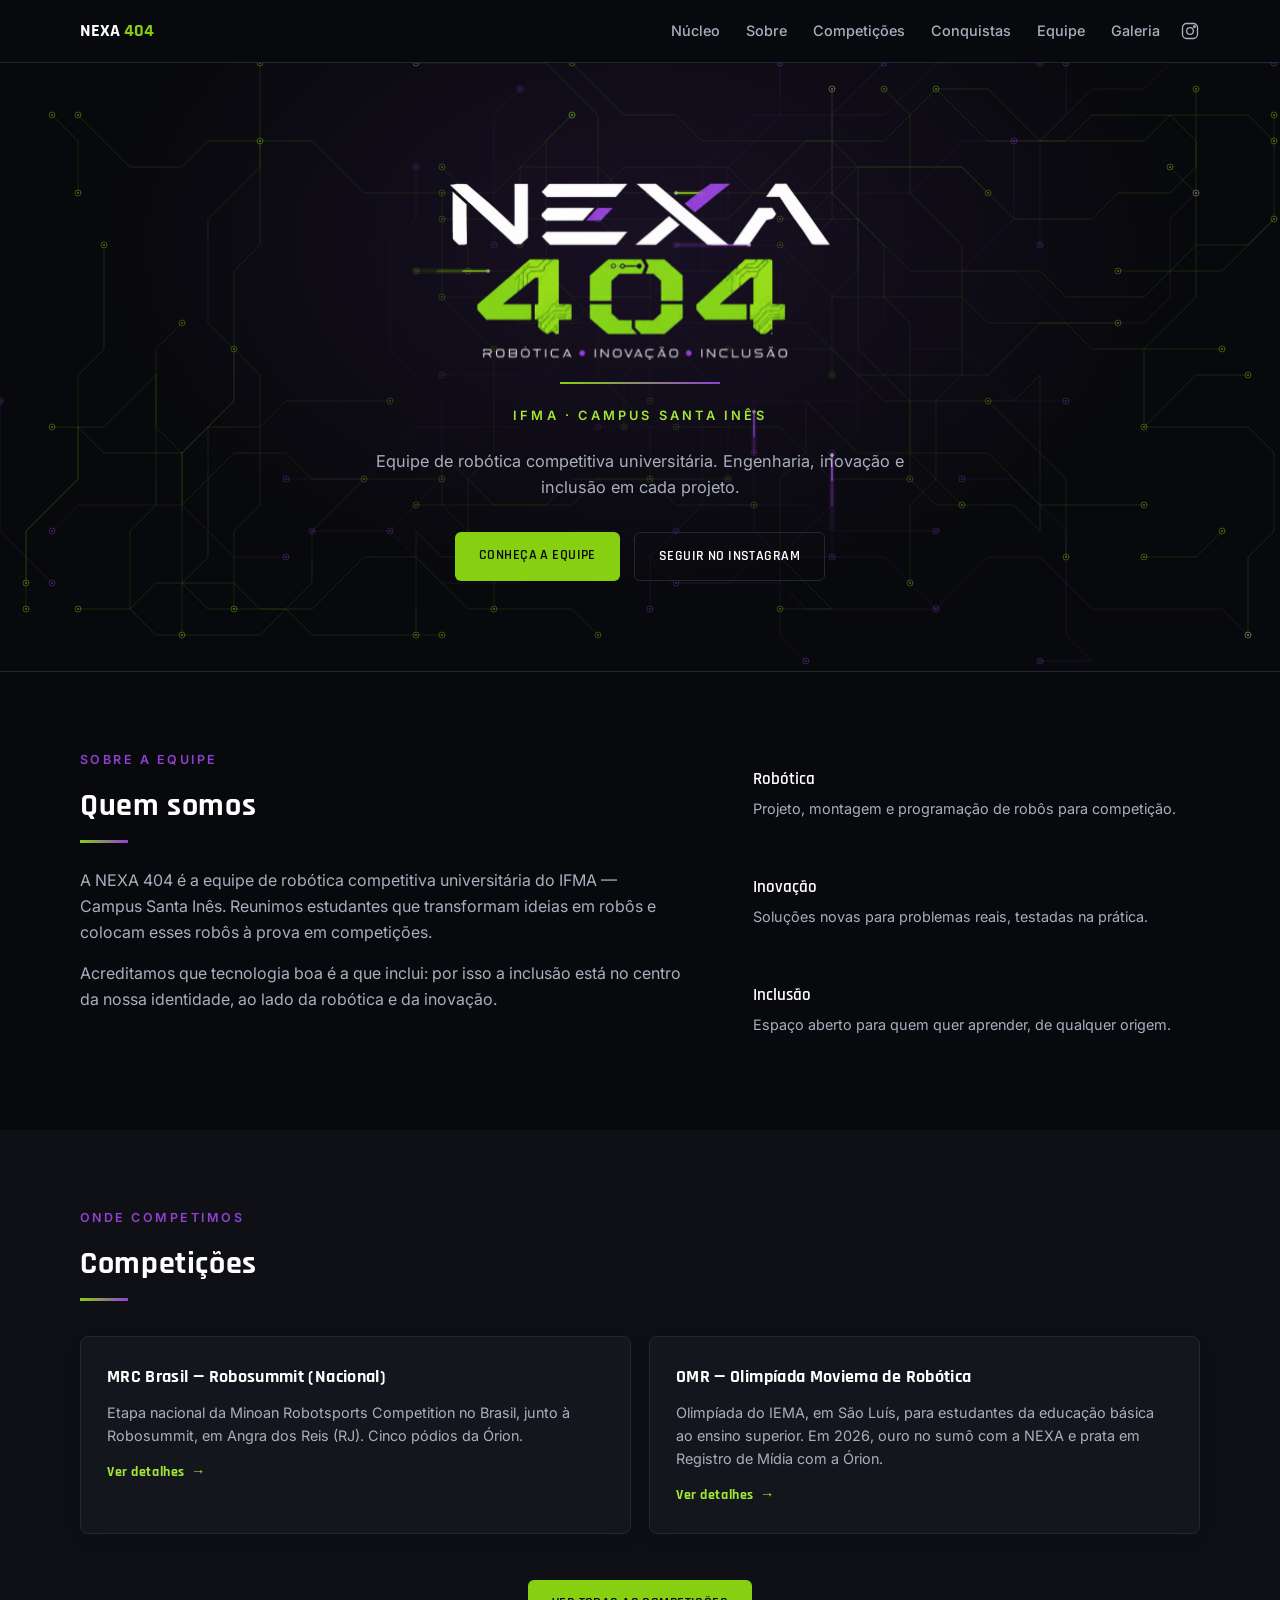
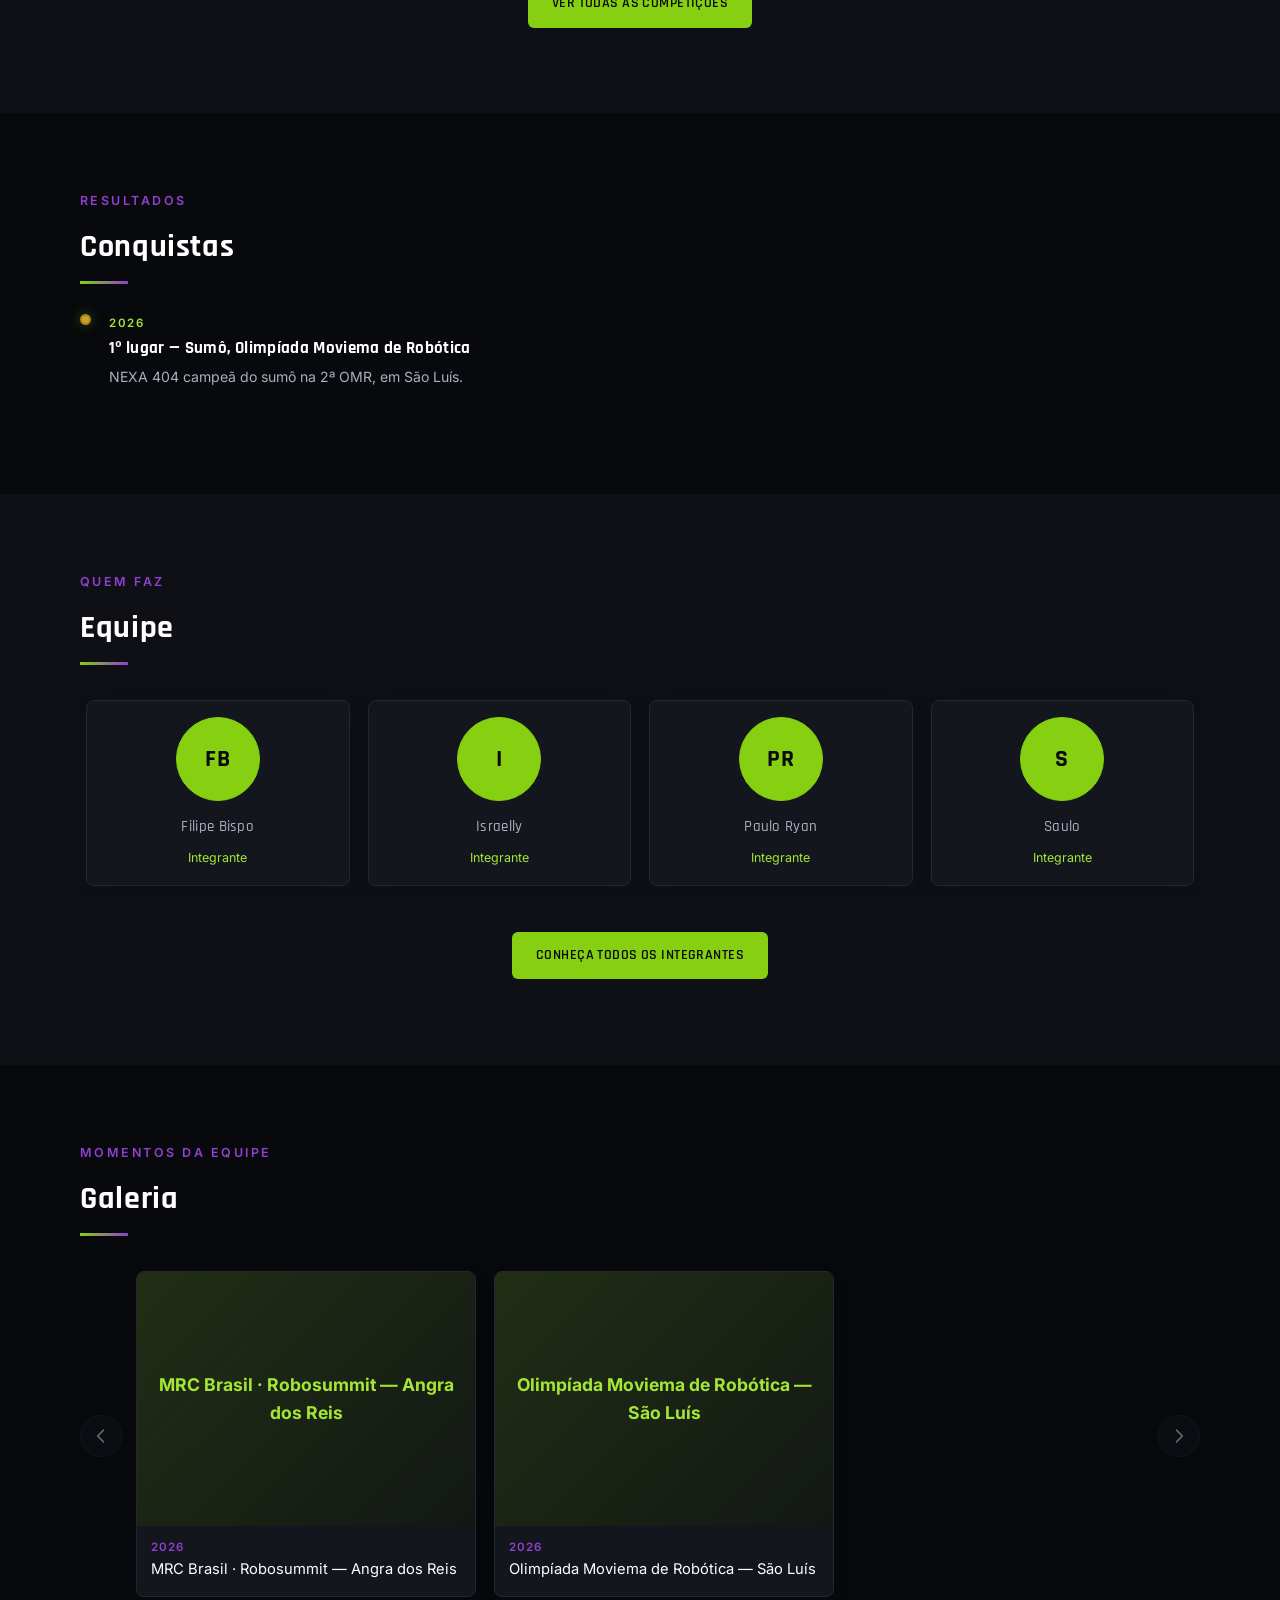
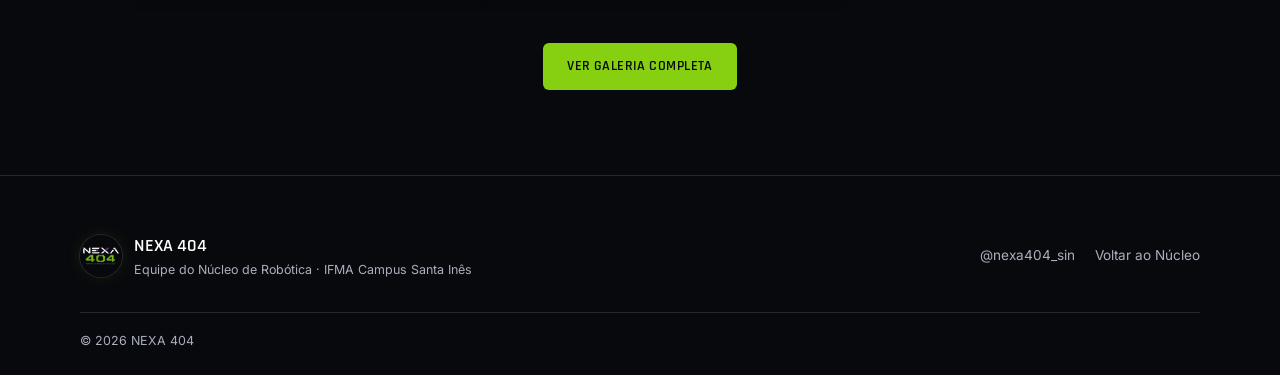
==== commit f98c3999: "reorganização de data, redesign dos projetos" ====
--- a/equipes/nexa/index.html
+++ b/equipes/nexa/index.html
@@ -16,6 +16,7 @@
   <link rel="stylesheet" href="nexa.css">
   <link rel="stylesheet" href="../../styles/polish.css">
   <link rel="stylesheet" href="../../styles/motion.css">
+  <link rel="stylesheet" href="../../styles/carousel.css">
 </head>
 <body data-team="nexa" data-root="../../">
 
@@ -156,14 +157,6 @@
       <span>© <span id="year"></span> NEXA 404</span>
     </div>
   </footer>
-
-  <script src="../../javascript/dom.js"></script>
-  <script src="../../data/data.js"></script>
-  <script src="../../javascript/widgets.js"></script>
-  <script src="../../javascript/render.js"></script>
-  <script src="../../javascript/common.js"></script>
-  <script src="../../javascript/motion.js"></script>
-  <script src="../../javascript/circuit.js"></script>
-  <script src="../../javascript/carousel.js"></script>
+  <script src="../../javascript/loader.js" data-root="../../" data-page="nexa"></script>
 </body>
 </html>
--- a/styles/secoes.css
+++ b/styles/secoes.css
@@ -409,7 +409,7 @@
 }
 
 /* Página dedicada de projeto */
-.project-hero { position: relative; overflow: hidden; padding: clamp(64px, 10vw, 126px) 0 72px; color: #fff; background: radial-gradient(ellipse at 82% 18%, rgba(111, 197, 120, .27), transparent 38%), linear-gradient(130deg, #104923 0%, #17642d 55%, #0e3820 100%); }
+.project-hero { position: relative; overflow: hidden; padding: clamp(64px, 10vw, 126px) 0 36px; color: #fff; background: radial-gradient(ellipse at 82% 18%, rgba(111, 197, 120, .27), transparent 38%), linear-gradient(130deg, #104923 0%, #17642d 55%, #0e3820 100%); }
 .project-hero::after { content: ''; position: absolute; width: 330px; height: 330px; right: max(4vw, calc((100vw - 1120px)/2)); top: 18%; border: 1px solid rgba(255,255,255,.12); border-radius: 50%; box-shadow: 0 0 0 34px rgba(255,255,255,.035), 0 0 0 70px rgba(255,255,255,.025); pointer-events: none; }
 .project-hero-inner { position: relative; z-index: 1; }
 .project-back { display: inline-block; margin-bottom: 38px; color: rgba(255,255,255,.85); font-size: .9rem; }
@@ -454,7 +454,7 @@
   .gallery-collection { grid-template-columns: 1fr; gap: 16px; }
   .gallery-collection .gal-item { max-width: 480px; justify-self: center; }
   .gal-cap { padding: 10px 12px 12px; }
-  .project-hero { padding: 48px 0 46px; }
+  .project-hero { padding: 48px 0 28px; }
   .project-back { margin-bottom: 30px; }
   .project-kicker { max-width: 80%; font-size: .7rem; letter-spacing: .1em; }
   .project-hero h1 { max-width: 100%; font-size: clamp(2.25rem, 11vw, 3.5rem); overflow-wrap: anywhere; }
@@ -481,3 +481,6 @@
 @media (max-width: 600px) {
   .project-detail-media { min-height: 220px; max-height: 560px; margin: 28px 0; border-radius: var(--r); }
 }
+
+.project-download-link { display: inline-flex; margin: 20px 18px 0 0; align-items: center; gap: 9px; text-decoration: none; }
+.project-download-link::after { content: '↓'; font-size: 1.1em; }
--- a/styles/carousel.css
+++ b/styles/carousel.css
@@ -0,0 +1,85 @@
+/* Aparência compartilhada para controles e quadros de carrossel do site. */
+:is(.comp-btn, .cd-btn, .gallery-arrow, .project-media-arrow) {
+  display: grid;
+  flex: 0 0 42px;
+  width: 42px;
+  height: 42px;
+  padding: 0;
+  place-items: center;
+  border: 1px solid var(--line, #cdbf9f);
+  border-radius: 50%;
+  background: var(--bg-3, var(--bg-raised, #f4efe5));
+  color: var(--ink, #221e19);
+  font-size: 1rem;
+  line-height: 1;
+  cursor: pointer;
+  transition: transform .2s ease, background-color .2s ease, color .2s ease, border-color .2s ease;
+}
+:is(.comp-btn, .cd-btn, .gallery-arrow, .project-media-arrow) svg { width: 20px; height: 20px; fill: none; stroke: currentColor; stroke-width: 2; stroke-linecap: round; stroke-linejoin: round; }
+:is(.comp-btn, .cd-btn, .gallery-arrow, .project-media-arrow):hover:not(:disabled) {
+  transform: translateY(-1px) scale(1.04);
+  border-color: var(--accent, var(--green, #3d5940));
+  background: var(--accent, var(--green, #3d5940));
+  color: var(--ink-on-accent, #fffaf0);
+}
+:is(.comp-btn, .cd-btn, .gallery-arrow, .project-media-arrow):focus-visible,
+:where(.comp-dot, .cd-dot, .gallery-dot, .project-media-dot):focus-visible { outline: 3px solid var(--accent, var(--green, #3d5940)); outline-offset: 3px; }
+:is(.comp-btn, .cd-btn, .gallery-arrow, .project-media-arrow):disabled { opacity: .38; cursor: default; pointer-events: none; }
+.cd-btn:disabled { opacity: .38; pointer-events: none; }
+
+:where(.cd-dots, .gallery-dots) { display: flex; align-items: center; justify-content: center; gap: 0; }
+.gallery-controls { gap: 12px; }
+.gallery-dot { display: grid; flex: 0 0 16px; width: 16px; height: 16px; place-items: center; background: transparent; transform: none; }
+.gallery-dot::after { content: ''; width: 8px; height: 8px; border-radius: 99px; background: var(--accent-dim, rgba(61,89,64,.35)); transition: width .25s ease, background-color .2s ease; }
+.gallery-dot[aria-current="true"] { background: transparent; transform: none; }
+.gallery-dot[aria-current="true"]::after { width: 14px; background: var(--accent-2, var(--red, #ab2a28)); }
+.project-media-dot { display: grid; flex: 0 0 16px; width: 16px; height: 16px; place-items: center; background: transparent; opacity: 1; }
+.project-media-dot::after { content: ''; width: 8px; height: 8px; border-radius: 99px; background: var(--accent-dim, #aaa); transition: width .25s ease, background-color .2s ease; }
+.project-media-dot[aria-current="true"] { width: 16px; height: 16px; border-radius: 0; background: transparent; opacity: 1; }
+.project-media-dot[aria-current="true"]::after { width: 14px; background: var(--accent-2, var(--green, #3d5940)); }
+.cd-dot.is-active::after, .comp-dot.is-active::after { width: 14px; }
+
+/* Uma moldura estável e sem cortes em todas as galerias de imagem. */
+.cd-track { overflow: hidden; border-radius: var(--r, 12px); }
+.cd-slide { display: flex; flex-direction: column; aspect-ratio: auto; min-width: 0; }
+.cd-slide img { display: block; width: 100%; height: auto; max-height: min(62vh, 580px); aspect-ratio: 16 / 10; object-fit: contain; background: var(--bg-2, var(--bg-raised, #eee)); }
+.cd-slide figcaption { position: static; padding: 10px 14px 12px; background: var(--bg-2, var(--bg-raised, #eee)); color: var(--muted); font-size: .85rem; line-height: 1.45; }
+
+.project-media-slider { width: min(100%, 1040px); margin-inline: auto; }
+.project-media-carousel { align-items: center; }
+.project-media-track { align-items: flex-start; gap: 0; padding: 0; border: 1px solid var(--line); border-radius: var(--r); background: var(--bg-2); scroll-snap-type: x mandatory; scroll-behavior: smooth; }
+.project-media-slide { flex: 0 0 100%; min-width: 0; scroll-snap-align: start; }
+.project-media-slide.project-media-card { height: auto; margin: 0; padding: clamp(8px, 1.5vw, 14px); border: 0; border-radius: var(--r); }
+.project-media-slide.project-media-video { width: auto; max-width: none; height: auto; align-self: flex-start; margin: 0; padding: clamp(8px, 1.5vw, 14px); border-radius: var(--r); }
+.project-media-slide .project-media-zoom { display: grid; place-items: center; width: 100%; aspect-ratio: 16 / 10; min-height: 0; border-radius: calc(var(--r) * .7); background: var(--bg-2); }
+.project-media-slide .project-media-zoom img { display: block; width: 100%; height: 100%; max-height: none; object-fit: contain; }
+.project-media-slide.is-portrait .project-media-zoom { height: min(62vh, 560px); aspect-ratio: auto; background: var(--bg-2); }
+.project-media-slide.is-portrait .project-media-zoom img { width: auto; max-width: 100%; height: 100%; object-fit: contain; }
+.project-media-slide.project-media-video video { display: block; width: 100%; height: auto; max-height: none; aspect-ratio: 16 / 10; object-fit: contain; border-radius: calc(var(--r) * .7); }
+.project-media-slide figcaption { min-height: 2.8em; padding: 10px 3px 2px; }
+.project-tecnoarte .project-media-slide.project-media-card { padding: 0; border: 0; border-radius: 0; background: transparent; }
+.project-tecnoarte .project-media-slide .project-media-zoom { border: 0; border-radius: 0; }
+.project-media-slider .comp-carousel { gap: 10px; }
+.project-media-slider .comp-track { flex: 1 1 auto; }
+.blk-link-obr { display: inline-flex; min-width: auto; min-height: 0; flex-direction: column; align-items: flex-start; justify-content: center; gap: 1px; padding: 6px 2px; border: 0; border-radius: 0 !important; background: transparent !important; color: var(--accent) !important; font-size: .9rem; font-weight: 750; line-height: 1.05; box-shadow: none; }
+.blk-link-obr small { color: var(--muted); font-size: .68rem; font-weight: 550; }
+.blk-link-obr:hover { color: var(--ink) !important; text-decoration: underline; text-underline-offset: 4px; transform: none; }
+
+/* Mantém a paleta e o desenho TecnoArte com o mesmo quadro de mídia e controles. */
+.gallery-carousel { clip-path: none; border: 1px solid var(--line); border-radius: 16px; }
+.gallery-window { clip-path: none; border-radius: 12px; }
+.gallery-slide { grid-template-columns: minmax(0, 1fr); align-items: start; }
+.gallery-slide img { display: block; width: 100%; height: auto; max-height: min(62vh, 580px); aspect-ratio: 16 / 10; object-fit: contain; border-radius: 12px; background: rgba(255,252,245,.42); }
+.gallery-slide-video video { width: 100%; height: auto; max-height: min(62vh, 580px); aspect-ratio: 16 / 10; object-fit: contain; border-radius: 12px; }
+.gallery-slide figcaption { max-width: none; }
+
+@media (max-width: 640px) {
+  :is(.comp-btn, .cd-btn, .gallery-arrow, .project-media-arrow) { flex-basis: 38px; width: 38px; height: 38px; }
+  .project-media-slider .comp-carousel { gap: 6px; }
+  .gallery-slide { grid-template-columns: minmax(0, 1fr); }
+}
+@media (prefers-reduced-motion: reduce) {
+  :is(.comp-btn, .cd-btn, .gallery-arrow, .project-media-arrow), .gallery-dot::after, .project-media-dot::after { transition: none; }
+}
+
+
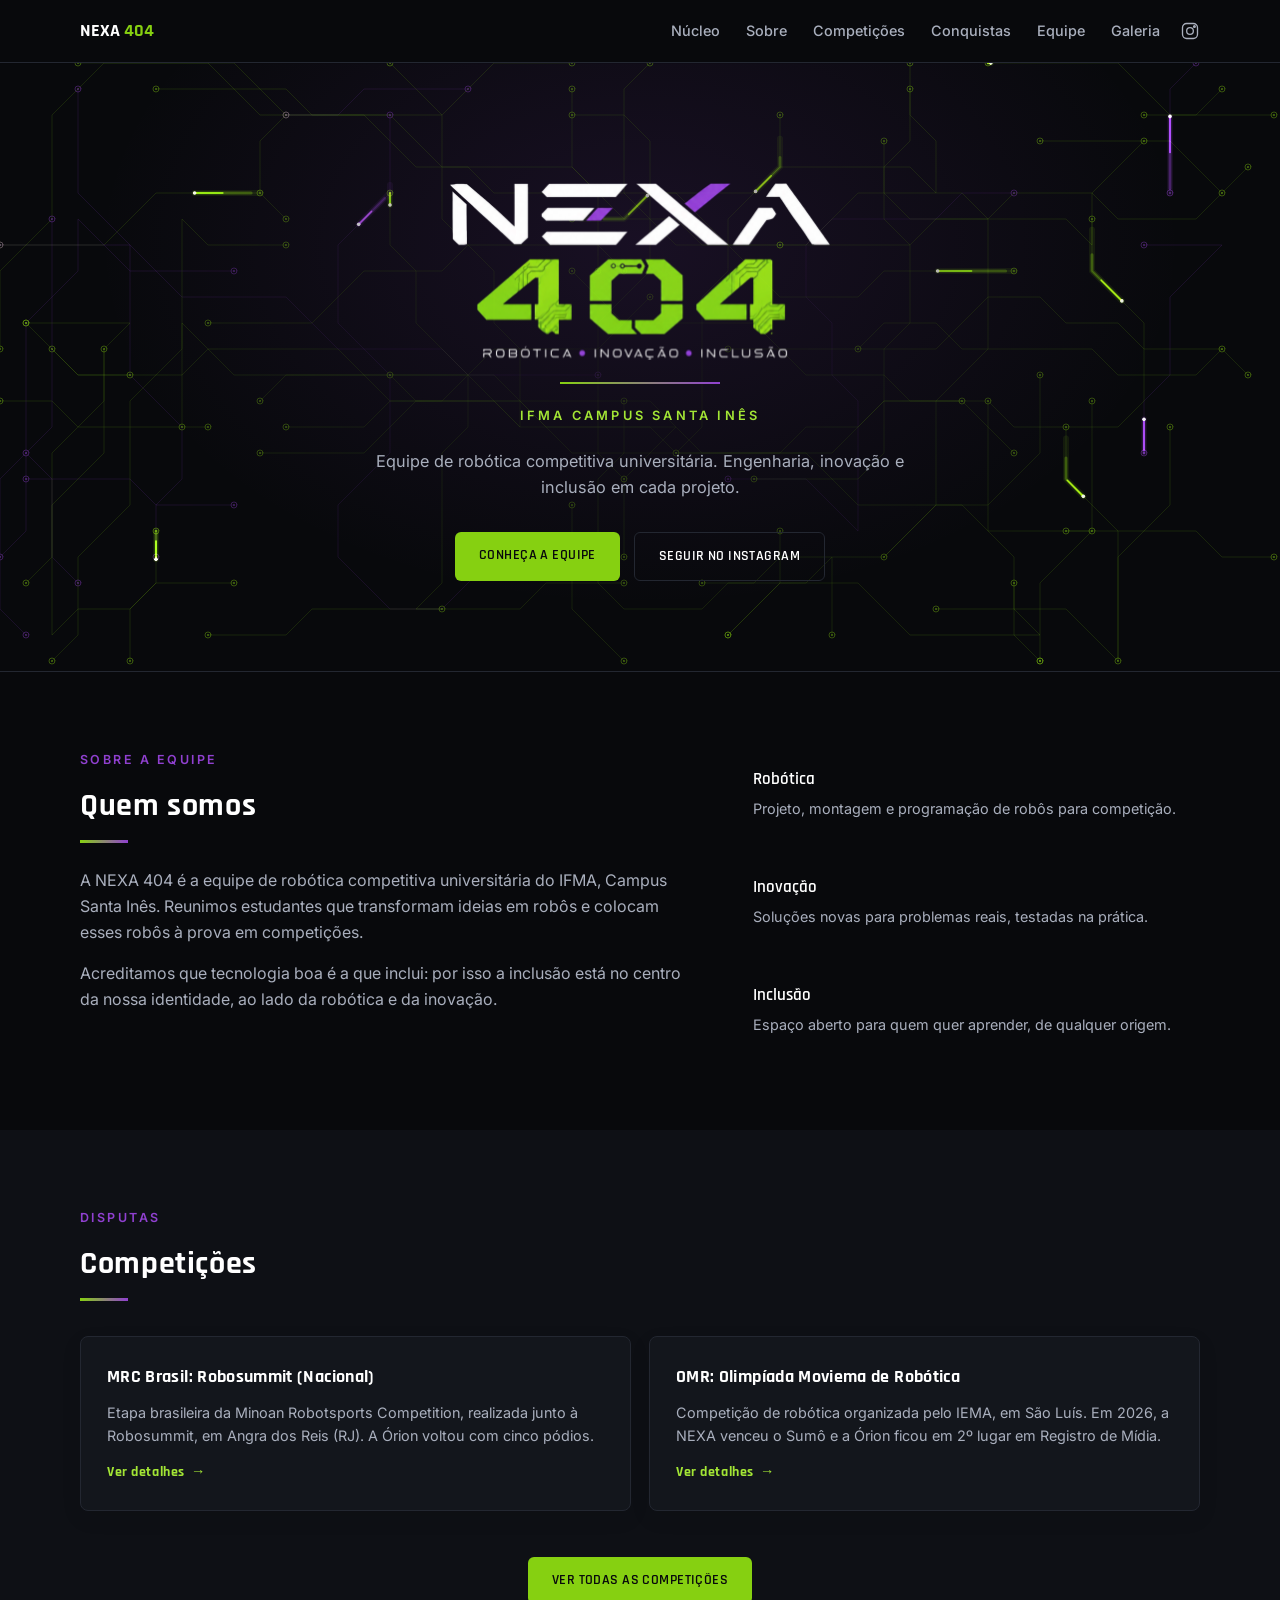
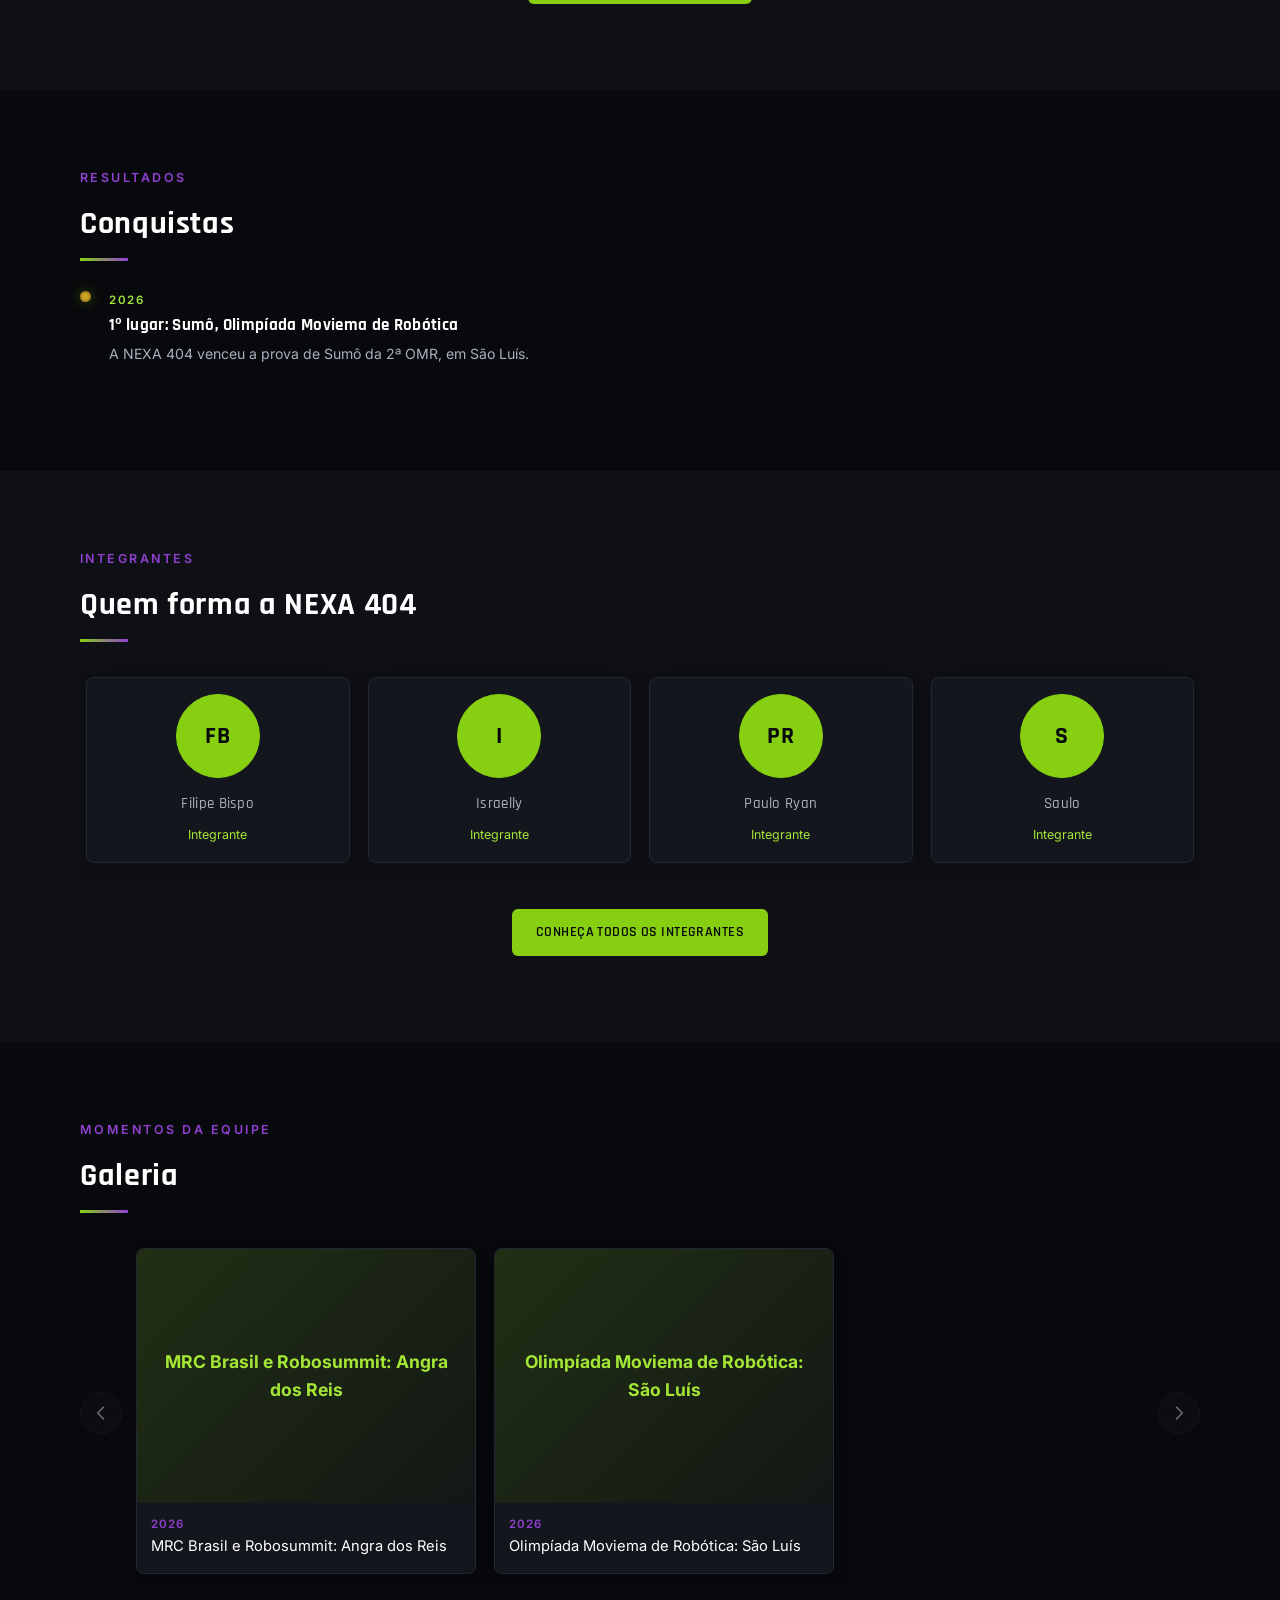
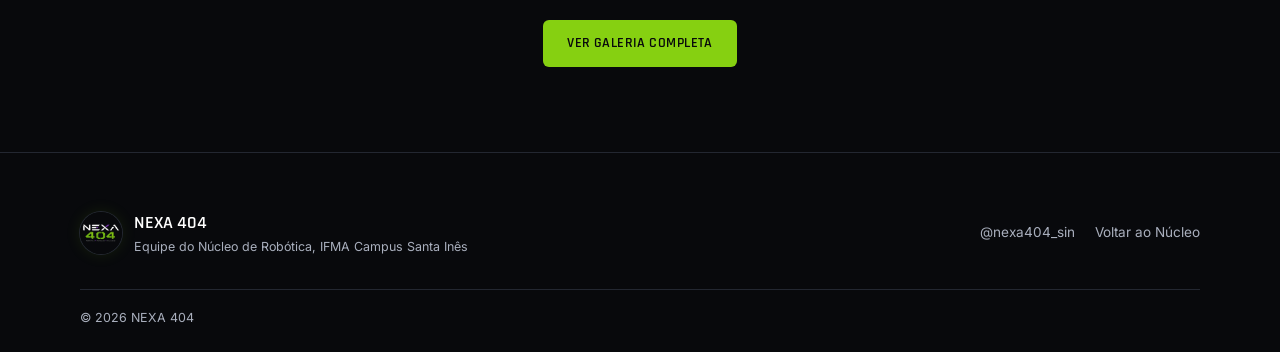
==== commit f435c441: "reformulação de textos" ====
--- a/equipes/nexa/index.html
+++ b/equipes/nexa/index.html
@@ -3,7 +3,7 @@
 <head>
   <meta charset="UTF-8">
   <meta name="viewport" content="width=device-width, initial-scale=1">
-  <meta name="description" content="NEXA 404: equipe de robótica competitiva universitária do IFMA, Campus Santa Inês. Robótica, inovação e inclusão.">
+  <meta name="description" content="Conheça a NEXA 404, equipe universitária de robótica do IFMA Campus Santa Inês, seus projetos, integrantes e competições.">
   <title>NEXA 404, IFMA Campus Santa Inês</title>
   <link rel="icon" href="../../assets/nexa/favicon.png">
 
@@ -23,7 +23,7 @@
   <header class="site-header" id="top">
     <div class="wrap header-inner">
 
-      <a class="brand" href="#top" aria-label="NEXA 404 — início">
+      <a class="brand" href="#top" aria-label="NEXA 404: início">
         <span>NEXA <b>404</b></span>
       </a>
 
@@ -56,9 +56,9 @@
     <section class="hero">
       <canvas class="nx-circuit" id="nx-circuit" aria-hidden="true"></canvas>
       <div class="wrap hero-inner">
-        <img class="nx-logo rise" src="../../assets/nexa/logo.png" alt="NEXA 404 — Robótica, Inovação, Inclusão">
+        <img class="nx-logo rise" src="../../assets/nexa/logo.png" alt="NEXA 404: Robótica, Inovação, Inclusão">
         <div class="nx-line" aria-hidden="true"></div>
-        <p class="tag rise" style="--d:.15s">IFMA · Campus Santa Inês</p>
+        <p class="tag rise" style="--d:.15s">IFMA Campus Santa Inês</p>
         <p class="lede rise" style="--d:.25s">
           Equipe de robótica competitiva universitária. Engenharia, inovação e
           inclusão em cada projeto.
@@ -78,7 +78,7 @@
           <p class="eyebrow">Sobre a equipe</p>
           <h2>Quem somos</h2>
           <p>
-            A NEXA 404 é a equipe de robótica competitiva universitária do IFMA —
+            A NEXA 404 é a equipe de robótica competitiva universitária do IFMA,
             Campus Santa Inês. Reunimos estudantes que transformam ideias em
             robôs e colocam esses robôs à prova em competições.
           </p>
@@ -100,7 +100,7 @@
 
     <section id="competicoes" class="section section-alt">
       <div class="wrap">
-        <p class="eyebrow">Onde competimos</p>
+        <p class="eyebrow">Disputas</p>
         <h2>Competições</h2>
 
         <div data-list="competitions"></div>
@@ -121,8 +121,8 @@
 
     <section id="equipe" class="section section-alt">
       <div class="wrap">
-        <p class="eyebrow">Quem faz</p>
-        <h2>Equipe</h2>
+        <p class="eyebrow">Integrantes</p>
+        <h2>Quem forma a NEXA 404</h2>
 
         <div data-list="members"></div>
         <div class="section-cta"><a class="btn btn-primary" href="../../integrantes.html?equipe=nexa">Conheça todos os integrantes</a></div>
@@ -144,7 +144,7 @@
       <div class="footer-brand">
         <div>
           <strong>NEXA 404</strong>
-          <span>Equipe do Núcleo de Robótica · IFMA Campus Santa Inês</span>
+          <span>Equipe do Núcleo de Robótica, IFMA Campus Santa Inês</span>
         </div>
         <img src="../../assets/nexa/favicon.png" alt="" width="42" height="42">
       </div>
